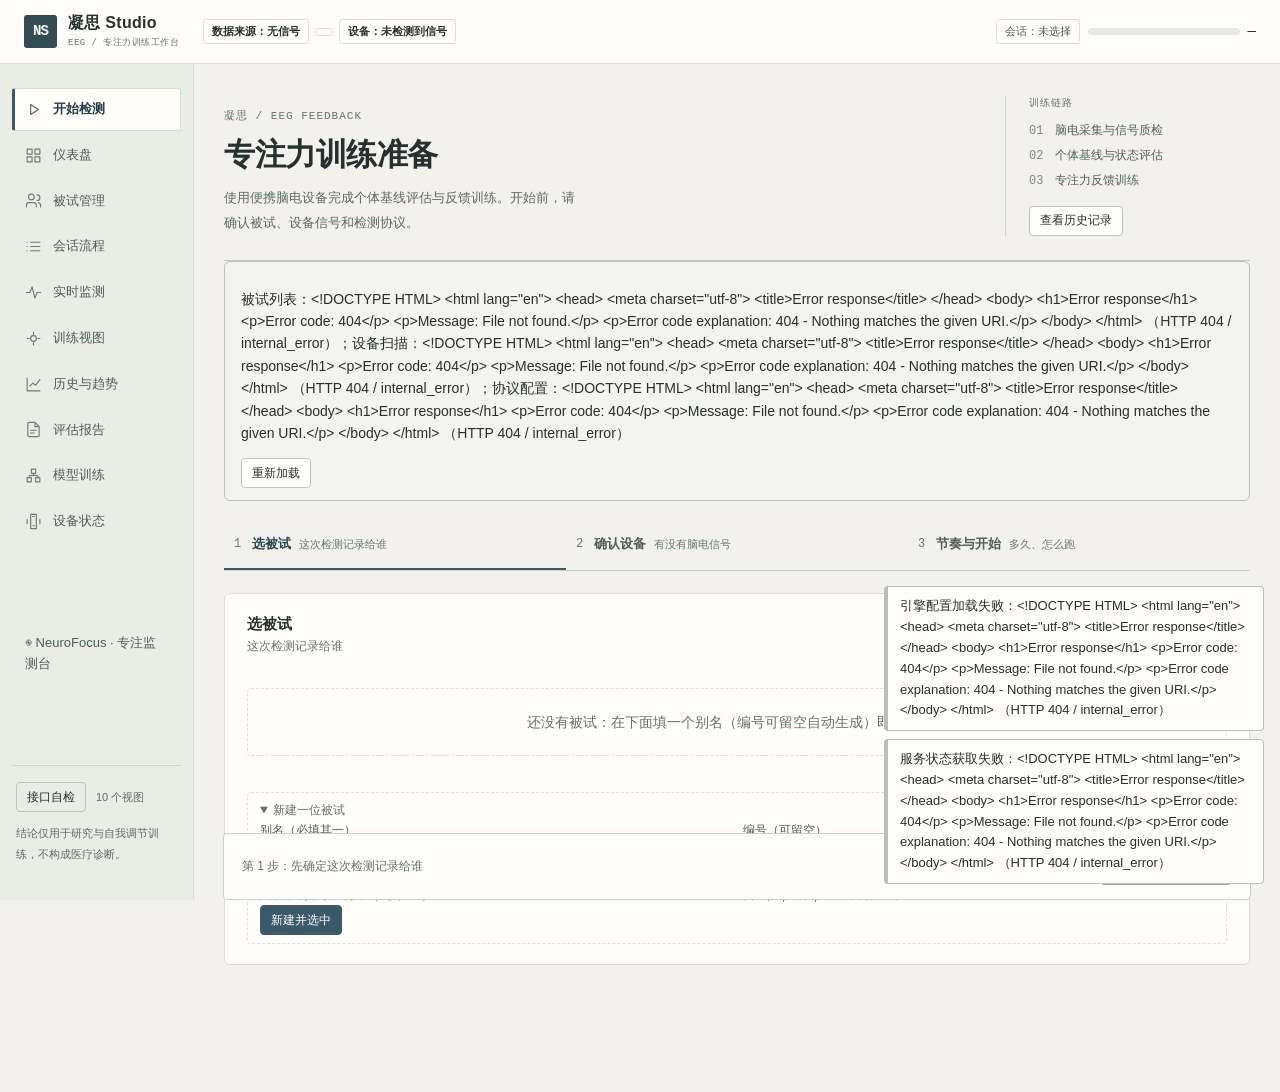
==== ningsi-studio/web/index.html @ 18ba29f0 "chore: 并入 ningsi-studio Web 应用仓库历史 git-subtree-dir: ningsi-studio git-subtree-mainline: a29f14ee0669" ====
<!DOCTYPE html>
<html lang="zh-CN">
<head>
<meta charset="utf-8">
<!-- 移动/窄窗下也要能读，故显式声明视口 -->
<meta name="viewport" content="width=device-width, initial-scale=1">
<meta name="description" content="凝思 Studio：便携脑电专注力训练与心理状态评估">
<!-- 后端若以 --token 启动，需在此注入令牌（当前后端未注入，故默认空）；
     零依赖前提下这是唯一不需要弹窗/地址栏改造的认证通道。 -->
<meta name="ningsi-api-token" content="">
<title>凝思 Studio</title>
<link rel="stylesheet" href="./css/app.css">
</head>
<body>
<!-- 顶栏固定：数据来源徽标 / 引擎口径 / 当前会话状态与进度 -->
<header class="topbar" role="banner">
  <div class="topbar__brand">
    <span class="topbar__logo" aria-hidden="true">NS</span>
    <span class="brand-stack"><span class="topbar__title">凝思 Studio</span><span class="brand-caption">EEG / 专注力训练工作台</span></span>
  </div>
  <div class="topbar__meta">
    <span id="source-badge" class="badge" title="数据来源">数据来源：—</span>
    <span id="engine-badge" class="badge" title="引擎口径版本">口径：—</span>
    <span id="device-badge" class="badge" title="当前设备与数据源">设备：—</span>
  </div>
  <div class="topbar__session">
    <span id="session-state" class="badge" title="当前会话状态">会话：未选择</span>
    <div class="progress progress--slim" role="progressbar" aria-label="会话总进度"
         aria-valuemin="0" aria-valuemax="100" aria-valuenow="0" id="session-progress">
      <div class="progress__bar" id="session-progress-bar" style="width: 0%"></div>
    </div>
    <span id="session-percent" class="mono">—</span>
  </div>
</header>

<div class="layout">
  <nav class="sidenav" aria-label="主导航">
    <button id="nav-toggle" class="nav-toggle" type="button" aria-expanded="false" aria-controls="nav-list">导航 · 开始检测</button>
    <ul id="nav-list" class="sidenav__list"></ul>
    <a href="./neurofocus/" class="sidenav__link">◉ NeuroFocus · 专注监测台</a>
    <div class="sidenav__foot">
      <p class="muted">结论仅用于研究与自我调节训练，不构成医疗诊断。</p>
    </div>
  </nav>
  <main id="view" class="view" role="main" tabindex="-1">
    <p class="muted">正在加载…</p>
  </main>
</div>

<!-- 全局可读提示条：网络与接口错误统一在这里显示，不用弹窗 -->
<div id="toast-host" class="toast-host" role="status" aria-live="polite"></div>

<script type="module" src="./js/main.js"></script>
</body>
</html>
---- ningsi-studio/web/css/app.css ----
/* 凝思 Studio：便携脑电专注力训练工作台。
   品牌色用于导航与操作，数据分档颜色仍由接口定义；不使用外链字体和图片。 */

:root {
  --bg: #f4f5f7;
  --surface: #ffffff;
  --surface-2: #f0f2f5;
  --line: #dcdfe6;
  --line-strong: #c8ccd4;
  --text: #1f2430;
  --text-2: #5a6270;
  --text-3: #8a9099;
  --radius: 10px;
  --radius-sm: 6px;
  --shadow: 0 1px 2px rgba(0, 0, 0, .06), 0 2px 8px rgba(0, 0, 0, .04);
  --gap: 16px;
  --mono: ui-monospace, SFMono-Regular, Menlo, Consolas, "Liberation Mono", monospace;
}



* { box-sizing: border-box; }

html, body {
  margin: 0;
  padding: 0;
  height: 100%;
}

body {
  background: var(--bg);
  color: var(--text);
  font: 14px/1.6 "Helvetica Neue", Arial, "PingFang SC", "Microsoft YaHei", sans-serif;
  -webkit-font-smoothing: antialiased;
}

/* 键盘可见焦点：所有可交互元素统一描边 */
:focus-visible {
  outline: 2px solid var(--line-strong);
  outline-offset: 2px;
}

a { color: inherit; }

.mono { font-family: var(--mono); font-variant-numeric: tabular-nums; }
.muted { color: var(--text-3); font-size: 12px; }
.nowrap { white-space: nowrap; }
.right { text-align: right; }
.center { text-align: center; }

/* ------------------------------------------------------------------ 顶栏 */
.topbar {
  position: sticky;
  top: 0;
  z-index: 20;
  display: flex;
  align-items: center;
  gap: 14px;
  flex-wrap: wrap;
  padding: 10px 18px;
  background: var(--surface);
  border-bottom: 1px solid var(--line);
  box-shadow: var(--shadow);
}

.topbar__brand { display: flex; align-items: center; gap: 8px; }

.topbar__logo {
  display: inline-flex;
  align-items: center;
  justify-content: center;
  width: 26px;
  height: 26px;
  border-radius: var(--radius-sm);
  background: var(--text);
  color: var(--surface);
  font-weight: 700;
}

.topbar__title { font-weight: 600; letter-spacing: .5px; }

.topbar__meta { display: flex; align-items: center; gap: 8px; flex-wrap: wrap; }

.topbar__session {
  display: flex;
  align-items: center;
  gap: 8px;
  margin-left: auto;
  min-width: 260px;
}

.badge {
  display: inline-flex;
  align-items: center;
  gap: 4px;
  padding: 2px 8px;
  border: 1px solid var(--line);
  border-radius: 999px;
  background: var(--surface-2);
  color: var(--text-2);
  font-size: 12px;
  white-space: nowrap;
}

.badge--strong { color: var(--text); border-color: var(--line-strong); font-weight: 600; }

/* ------------------------------------------------------------------ 布局 */
.layout { display: flex; align-items: flex-start; gap: 0; min-height: calc(100% - 49px); }

.sidenav {
  position: sticky;
  top: 49px;
  align-self: flex-start;
  width: 188px;
  flex: 0 0 188px;
  padding: 14px 10px;
  border-right: 1px solid var(--line);
  background: var(--surface);
  min-height: calc(100vh - 49px);
  display: flex;
  flex-direction: column;
  justify-content: space-between;
}

.sidenav__list { list-style: none; margin: 0; padding: 0; display: flex; flex-direction: column; gap: 4px; }

.sidenav__link {
  display: flex;
  align-items: center;
  justify-content: space-between;
  gap: 8px;
  padding: 8px 10px;
  border-radius: var(--radius-sm);
  color: var(--text-2);
  text-decoration: none;
}

.sidenav__link:hover { background: var(--surface-2); color: var(--text); }

/* 选中态只用边框与字重区分，不引入状态色 */
.sidenav__link[aria-current="page"] {
  background: var(--surface-2);
  border: 1px solid var(--line-strong);
  color: var(--text);
  font-weight: 600;
}

.sidenav__foot { padding: 10px; border-top: 1px dashed var(--line); }

.view { flex: 1 1 auto; min-width: 0; padding: var(--gap) 18px 40px; }

/* ------------------------------------------------------------------ 卡片 */
.card {
  background: var(--surface);
  border: 1px solid var(--line);
  border-radius: var(--radius);
  padding: 16px;
  margin-bottom: var(--gap);
  box-shadow: var(--shadow);
}

.card__head {
  display: flex;
  align-items: baseline;
  justify-content: space-between;
  gap: 10px;
  margin-bottom: 12px;
  flex-wrap: wrap;
}

.card__title { margin: 0; font-size: 15px; font-weight: 600; }
.card__sub { margin: 2px 0 0; color: var(--text-3); font-size: 12px; }
.card__body { min-width: 0; }

.grid { display: grid; gap: var(--gap); }
.grid--2 { grid-template-columns: repeat(auto-fit, minmax(min(100%, 320px), 1fr)); }
.grid--3 { grid-template-columns: repeat(auto-fit, minmax(min(100%, 240px), 1fr)); }
.grid--kpi { grid-template-columns: repeat(auto-fit, minmax(160px, 1fr)); }

.stack { display: flex; flex-direction: column; gap: 12px; }
.row { display: flex; align-items: center; gap: 10px; flex-wrap: wrap; }
.row--between { justify-content: space-between; }
.row--end { justify-content: flex-end; }

h1, h2, h3, h4, h5, h6 { line-height: 1.35; }
h1 { font-size: 20px; }
h2 { font-size: 17px; }
h3 { font-size: 15px; }
h4, h5, h6 { font-size: 14px; }

/* --------------------------------------------------------------- KPI 卡 */
.kpi { display: flex; flex-direction: column; gap: 6px; }

.kpi__label { color: var(--text-3); font-size: 12px; }

.kpi__value {
  font-family: var(--mono);
  font-size: 26px;
  font-weight: 600;
  line-height: 1.1;
  font-variant-numeric: tabular-nums;
}

.kpi__hint { color: var(--text-3); font-size: 12px; }

/* ------------------------------------------------------------------ 表格 */
.table-wrap { overflow-x: auto; }

table.data {
  width: 100%;
  border-collapse: collapse;
  font-size: 13px;
}

table.data caption { text-align: left; color: var(--text-3); padding-bottom: 6px; font-size: 12px; }

table.data th, table.data td {
  padding: 7px 10px;
  border-bottom: 1px solid var(--line);
  text-align: left;
  vertical-align: top;
}

table.data thead th {
  color: var(--text-2);
  font-weight: 600;
  border-bottom: 1px solid var(--line-strong);
  white-space: nowrap;
}

table.data tbody tr:hover { background: var(--surface-2); }
table.data td.num, table.data th.num { text-align: right; font-family: var(--mono); font-variant-numeric: tabular-nums; }

/* 长列表卡：表格区限高 + 内部滚动，表头用 sticky 粘住。
   为什么：被试列表/会话列表/数据源表会随数据量线性变高（开发库 100+ 行时整页 3276px），
   页面被一张表撑到几千像素、其余卡片要滚很久才看得到；限高后"页面长度"与数据量解耦。
   注意只限 .table-wrap 而**不是** .card__body：卡片体里还有搜索框/分页，限制整体会把它们
   一起滚走（筛选项必须始终可见）。 */
.card--scroll .table-wrap { max-height: 460px; overflow: auto; }
.card--scroll table.data thead th {
  position: sticky;
  top: 0;
  background: var(--surface);
  z-index: 1;
}

/* -------------------------------------------------------------- 进度/条 */
.progress {
  position: relative;
  height: 10px;
  border-radius: 999px;
  border: 1px solid var(--line);
  background: var(--surface-2);
  overflow: hidden;
  min-width: 120px;
}

.progress--slim { height: 8px; flex: 1 1 auto; }
.progress__bar { height: 100%; background: var(--text-2); transition: width .3s ease; }

.bar {
  position: relative;
  height: 14px;
  border-radius: 999px;
  border: 1px solid var(--line);
  background: var(--surface-2);
  overflow: hidden;
}

.bar__fill { height: 100%; background: var(--text-2); }

/* 阈值线：只用中性虚线，颜色不自造 */
.bar__threshold {
  position: absolute;
  top: -2px;
  bottom: -2px;
  width: 0;
  border-left: 2px dashed var(--text);
  opacity: .75;
}

.metric-row { display: grid; grid-template-columns: 74px 1fr 84px; gap: 10px; align-items: center; }
.metric-row__value { text-align: right; font-family: var(--mono); font-variant-numeric: tabular-nums; }

/* ------------------------------------------------------------ 当前该做什么 */
/* ------------------------------------------ 会话流程：任务视图 / 总览切换
   被测者作答时（量表 / SART / PVT）把总览整块折叠，只留任务与作答区：
   这些块原本排在作答区前面，1000px 视口里作答卡落在折叠线以下，做题要来回滚动。
   折叠只改显示（display:none），节点仍留在 DOM 里——中途刷新恢复、
   SSE 增量更新与验收脚本对 .scale-item / 阶段留白的断言都不受影响。 */
.flow-taskbar { display: none; }

.flow-taskbar--on,
/* 被测者视图下**必须始终可见**：这时顶栏与导航都被隐藏了，
   任务条上的「退出被测者视图（Esc）」是唯一的可见出口。
   （原来只在有交互任务时显示，自动阶段——如设备质检/基线——就会没有任何出口。
   实测截图发现：`--subject` 单独出现时被 `.flow-taskbar{display:none}` 盖掉了。） */
.flow-taskbar--subject {
  display: flex;
  align-items: center;
  gap: 10px;
  flex-wrap: wrap;
  margin: 0 0 10px;
  padding: 8px 12px;
  border: 1px solid var(--line-strong);
  border-radius: var(--radius);
  background: var(--surface-2);
}

.flow--task .flow-overview { display: none; }

/* ---------------------------------------------- 会话流程：一个阶段一页（2026-10-07）
   用户要求："每个阶段占一个页面，完成之后再切换到下一个页面，尽量不要上下滑动"。
   做法：
   - 本阶段页（.flow-stage）高度由 JS 按视口实测写入（见 flow.js 的 fitStage()），
     内部超出时**只在本阶段页里**滚动，页面本身不滚动；
   - 总览（11 步步进条 + 量表汇总 + 尾部卡）默认隐藏，点任务条上的「查看全部阶段」才出现。 */
.flow--stage { display: flex; flex-direction: column; gap: 10px; min-height: 0; }
.flow--stage .flow-stage { flex: 1 1 auto; min-height: 0; overflow-y: auto; padding-right: 2px; }
.flow--stage .flow-overview { display: none; }
.flow--overview .flow-stage { display: none; }
/* 换阶段时本阶段页淡入一次（轻微过渡，不占作答窗口：420ms 内完成） */
@keyframes flow-stage-enter {
  from { opacity: 0; transform: translateY(6px); }
  to   { opacity: 1; transform: none; }
}
.flow-stage--enter { animation: flow-stage-enter .4s ease-out; }
@media (prefers-reduced-motion: reduce) {
  .flow-stage--enter { animation: none; }   /* 跟随系统"减少动态效果"设置 */
}

/* 当前阶段卡：一条细进度 + 阶段名 + 一句该做什么 + 唯一主按钮，其余进折叠区。
   设计依据：GOV.UK 任务清单模式（长流程用"步骤 + 状态"表达，页面只留一个主行动）
   https://design-system.service.gov.uk/components/task-list/
   Material 步进器（进度用"第 x 步 / 共 y 步"表达，不与内容混排）
   https://m1.material.io/components/steppers.html */
.step__bar { display: flex; align-items: center; gap: 10px; }
.step__bar-text { font-size: 11.5px; color: var(--text-3); white-space: nowrap; }
.step__more { margin-top: 6px; }
.step__more > summary {
  cursor: pointer;
  font-size: 12px;
  color: var(--text-3);
  padding: 2px 0;
}
.step__more > summary:hover { color: var(--text-2); }
.step__more > .stack { margin-top: 6px; }

/* 全部阶段 = 一行式步进条：11 个紧凑格子 + 选中阶段的说明面板。
   原来 11 行清单占 600+px，被试要滚才能看清"我在哪、还剩几步"。 */
.phase-list {
  display: flex;
  flex-wrap: wrap;
  gap: 6px;
  margin: 0;
  padding: 0;
  list-style: none;
  align-items: stretch;
}
.phase-item { display: flex; }
.phase-item__toggle {
  display: inline-flex;
  align-items: center;
  gap: 6px;
  padding: 5px 10px;
  border: 1px solid var(--line);
  border-radius: var(--radius-sm);
  background: var(--surface);
  color: var(--text-2);
  font-size: 12px;
  line-height: 1.4;
  cursor: pointer;
  max-width: 100%;
}
.phase-item__toggle:hover { border-color: var(--line-strong); color: var(--text); }
.phase-item--done .phase-item__toggle { color: var(--text-3); border-style: dashed; }
.phase-item--current .phase-item__toggle {
  color: var(--text);
  font-weight: 600;
  border-color: var(--text-2);
  border-left-width: 3px;
}
.phase-item--expanded .phase-item__toggle { border-color: var(--text-2); background: var(--surface-2); }
.phase-item__index { font-size: 11px; color: var(--text-3); }
.phase-item__tag { font-size: 11px; color: var(--text-3); }
.phase-summary { margin: 0 0 8px; }

/* 说明面板：被点开阶段的说明显示在这里，而不是把那一格撑高 */
.phase-detail {
  margin-top: 10px;
  padding: 10px 12px;
  border: 1px solid var(--line);
  border-radius: var(--radius-sm);
  background: var(--surface-2);
}
.phase-item__title { display: flex; flex-wrap: wrap; gap: 8px; align-items: baseline; }
.phase-item__label { font-weight: 600; }
.phase-item__headline { color: var(--text-3); }

/* 任务视图下，交互区里"不是当前任务"的历史卡片（设备质检结果 / 最近一窗波形 / 基线…）
   也一并折叠：实测这些卡会占掉作答卡上方 ~830px，作答卡因此掉出第一屏。 */
.flow--task .flow-task-hidden { display: none; }

.step { display: flex; flex-direction: column; gap: 8px; padding: 2px 0; }
.step__head { align-items: baseline; }
.step__index { color: var(--text-3); font-size: 12px; }
.step__label { font-size: 16px; font-weight: 600; }
.step__headline {
  margin: 0;
  font-size: 18px;
  line-height: 1.6;
  font-weight: 500;
}
.step--running .step__headline { font-weight: 600; }
.step--done .step__headline { color: var(--text-2); }
.step__details { margin: 0; padding-left: 20px; color: var(--text-2); font-size: 13px; line-height: 1.9; }
.step__meta { display: flex; flex-wrap: wrap; gap: 10px; align-items: center; }
.step__meta-item {
  font-size: 12px;
  color: var(--text-3);
  border: 1px solid var(--line);
  border-radius: var(--radius-sm);
  padding: 2px 8px;
  background: var(--surface);
}
.step__auto,
.step__next { font-size: 12px; margin: 0; }
.step__action { margin-top: 2px; align-items: center; gap: 10px; }

/* ------------------------------------------------------------ 阶段向导 */
/* 注意：步进条（.phase-list / .phase-item / .phase-item__toggle）的样式在上面
   「全部阶段 = 一行式步进条」那段里定义。这里**不要再写同名规则**——
   2026-10-07 就是因为在文件后面又留了一段旧规则（flex-direction: column 等），
   把新的横向步进条覆盖回"一行一个阶段"，白改一轮。
   下面只保留说明面板里仍在用的文字样式。 */
.phase-item__desc { color: var(--text-3); font-size: 12px; margin-top: 2px; }
/* 「为什么需要这一步 / 不做会丢什么」：左侧一道细线，和"要点"区分开 */
.step__why,
.phase-item__why {
  color: var(--text-2);
  font-size: 12px;
  line-height: 1.6;
  margin: 2px 0;
  padding-left: 8px;
  border-left: 2px solid var(--line-strong);
}
.phase-item__bullet { color: var(--text-2); font-size: 12px; line-height: 1.8; }
.phase-item__next { color: var(--text-3); font-size: 12px; margin-top: 2px; }

/* ------------------------------------------------------------ 量表答题 */
/* 一次一题：只有 .scale-item--current 可见，其余题目仍在 DOM（验收按 DOM 断言"20 题全渲染"，
   也是"题干来自后端定义"的证明；同时刷新/重放不需要重新取题干）。 */
.scale-item { display: none; padding: 4px 0 12px; border-bottom: none; }
.scale-item--current { display: block; }
.scale-item__text { margin: 0 0 12px; font-size: 16px; line-height: 1.6; }
.scale-options { display: flex; gap: 8px; flex-wrap: wrap; }

.scale-head { display: flex; align-items: baseline; justify-content: space-between; gap: 12px; }
.scale-nav { display: flex; flex-wrap: wrap; gap: 4px; margin: 10px 0 14px; }
.scale-nav__chip {
  min-width: 26px;
  height: 24px;
  padding: 0 4px;
  border: 1px solid var(--line);
  border-radius: var(--radius-sm);
  background: var(--surface);
  color: var(--text-3);
  font-family: var(--mono);
  font-size: 11px;
  line-height: 1;
  cursor: pointer;
}
.scale-nav__chip:hover { border-color: var(--line-strong); color: var(--text-2); }
.scale-nav__chip.is-answered { color: var(--text); border-color: var(--line-strong); }
.scale-nav__chip.is-current { color: var(--text); border-color: var(--text-2); font-weight: 600; }
.scale-foot {
  display: flex;
  align-items: center;
  justify-content: space-between;
  gap: 12px;
  flex-wrap: wrap;
  margin-top: 14px;
  padding-top: 12px;
  border-top: 1px solid var(--line);
}

.scale-option {
  display: inline-flex;
  align-items: center;
  gap: 6px;
  padding: 6px 10px;
  border: 1px solid var(--line);
  border-radius: var(--radius-sm);
  cursor: pointer;
}

.scale-option:hover { background: var(--surface-2); }
.scale-option input { margin: 0; }

/* -------------------------------------------------------- 行为任务答题 */
.task-stage {
  display: flex;
  flex-direction: column;
  align-items: center;
  gap: 10px;
  padding: 28px 16px;
  border: 1px dashed var(--line-strong);
  border-radius: var(--radius);
  background: var(--surface-2);
  user-select: none;
}

.task-stage__digit {
  font-family: var(--mono);
  font-size: 76px;
  font-weight: 700;
  line-height: 1;
  min-height: 84px;
}

.task-stage__hint { color: var(--text-3); font-size: 12px; }

/* 试次作答窗口：到点未按键会按"未作答/正确抑制"记账并自动推进（SART 的 No-Go 就是"别按"） */
.task-stage__timer {
  color: var(--text-3);
  font-size: 12px;
  min-height: 16px;
  font-variant-numeric: tabular-nums;
}

/* ------------------------------------------------ 检测完成（一页结论） */
.done { display: flex; flex-direction: column; gap: 10px; }
.done__headline { margin: 0; font-size: 18px; font-weight: 600; }
.done__metrics { display: flex; flex-wrap: wrap; gap: 10px; }
.done__metric {
  display: flex;
  flex-direction: column;
  gap: 2px;
  min-width: 140px;
  padding: 8px 12px;
  border: 1px solid var(--line);
  border-radius: var(--radius-sm);
  background: var(--surface-2);
}
.done__metric-label { font-size: 12px; color: var(--text-3); }
.done__metric-value { font-size: 20px; }
.done__metric-note { font-size: 11px; color: var(--text-3); }
.done__actions { align-items: center; gap: 10px; flex-wrap: wrap; }

/* 刺激区可点击作答（鼠标/触屏用户不该被"只能按空格"挡住） */
.task-stage--clickable { cursor: pointer; }
.task-stage--clickable:hover { border-color: var(--line-strong); }

/* PVT-B 刺激：红点 + 毫秒计数器（经典 PVT-B 的视觉计时器；之前这里只有占位符 •） */
.task-stage__dot {
  width: 96px;
  height: 96px;
  border-radius: 50%;
  margin: 6px auto 2px;
  background: radial-gradient(circle at 35% 30%, #ff6b6b, #c62828 70%);
  box-shadow: 0 0 28px rgba(198, 40, 40, .55);
}
.task-stage__dot--idle {
  background: transparent;
  border: 2px dashed var(--line-strong);
  box-shadow: none;
  opacity: .55;
}
.task-stage__counter { font-size: 22px; text-align: center; letter-spacing: 1px; }
.task-stage__waiting { color: var(--text-3); font-size: 13px; text-align: center; }

/* ------------------------------------------------------ 被测者视图（全屏） */
/* 把"操作者界面"（顶栏 + 左侧导航）整体隐藏，只留当前阶段说明与任务区。
   为什么：给别人用的时候，电脑是交给被测者的，导航/仪表盘/设备状态对他只有干扰。
   操作者按 Esc（或任务条上的按钮）即可退出，见 flow.js 的 setSubjectMode()。 */
body.subject-mode .topbar,
body.subject-mode .sidenav { display: none; }
body.subject-mode .layout { min-height: 100%; }
body.subject-mode .view { padding: 10px 16px 28px; }

/* ------------------------------------------------------------ 开始检测向导 */
.wizard__steps { display: flex; flex-wrap: wrap; gap: 8px; margin: 12px 0; }
.wizard__step {
  display: flex;
  align-items: baseline;
  gap: 8px;
  padding: 8px 12px;
  border: 1px solid var(--line);
  border-radius: var(--radius-sm);
  background: var(--surface);
  color: var(--text-3);
}
.wizard__step--now { border-color: var(--text-2); color: var(--text); border-left-width: 3px; }
.wizard__step--done { color: var(--text-3); border-style: dashed; }
.wizard__step-no { font-size: 12px; }
.wizard__step-title { font-weight: 600; }
.wizard__step-hint { font-size: 12px; }
.wizard__foot { margin-top: 14px; }
.wizard__sep { border: 0; border-top: 1px dashed var(--line); margin: 14px 0; }
.wizard__ok { color: var(--text); font-weight: 600; margin: 0; }
/* 「整场约 25 分钟；需要被测者动手的 3 步…」：把负担一次说清 */
.wizard__burden {
  margin: 0;
  padding: 8px 10px;
  border-left: 3px solid var(--line-strong);
  background: var(--surface-2);
  border-radius: var(--radius-sm);
  color: var(--text);
  font-size: 13px;
  line-height: 1.6;
}
.wizard__warn { color: var(--text); font-weight: 600; margin: 0; }
.wizard__plan { margin: 4px 0 0; padding-left: 18px; color: var(--text-2); font-size: 13px; line-height: 1.7; }
/* 「脑电（EEG）— 本产品只用这一条」这类分组小标题：让"该选哪条流"一眼可辨 */
.wizard__section { margin: 6px 0 0; font-size: 13px; font-weight: 600; color: var(--text); }
/* 其它传感器流：默认折叠，避免和推荐项抢注意力 */
.wizard__others { margin-top: 10px; padding: 8px 12px; border: 1px dashed var(--line); border-radius: var(--radius-sm); }
.wizard__others > summary { cursor: pointer; color: var(--text-3); font-size: 12px; }
.wizard__others > .pick-list { margin-top: 8px; }

/* 大块单选（被试/设备/节奏都用它，点一下即选中） */
.pick-list { display: flex; flex-wrap: wrap; gap: 8px; }
/* 候选很多时（开发库里常有上百位被试）区域滚动，别把卡片撑成一面墙 */
.pick-list--scroll { max-height: 300px; overflow-y: auto; }
.pick {
  display: flex;
  flex-direction: column;
  align-items: flex-start;
  gap: 2px;
  min-width: 150px;
  padding: 8px 12px;
  border: 1px solid var(--line);
  border-radius: var(--radius-sm);
  background: var(--surface);
  color: var(--text-2);
  text-align: left;
  cursor: pointer;
}
.pick:hover { border-color: var(--line-strong); }
.pick--on { border-color: var(--text-2); background: var(--surface-2); color: var(--text); }
.pick__title { font-size: 13px; font-weight: 600; }
.pick__note { font-size: 12px; color: var(--text-3); }

.choice-row { display: flex; flex-wrap: wrap; gap: 10px; }
.choice {
  display: flex;
  flex-direction: column;
  align-items: flex-start;
  gap: 4px;
  flex: 1 1 260px;
  padding: 12px 14px;
  border: 1px solid var(--line);
  border-radius: var(--radius);
  background: var(--surface);
  color: var(--text-2);
  text-align: left;
  cursor: pointer;
}
.choice:hover { border-color: var(--line-strong); }
.choice--on { border-color: var(--text-2); background: var(--surface-2); color: var(--text); }
.choice__title { font-size: 15px; font-weight: 600; }
.choice__note { font-size: 12px; line-height: 1.5; color: var(--text-3); }

/* ------------------------------------------------------------------ 表单 */
.form-grid { display: grid; grid-template-columns: repeat(auto-fit, minmax(220px, 1fr)); gap: 12px; }

.field { display: flex; flex-direction: column; gap: 4px; }
.field__label { color: var(--text-2); font-size: 12px; }

.field input[type="text"],
.field input[type="number"],
.field input[type="search"],
.field select,
.field textarea {
  width: 100%;
  padding: 7px 9px;
  border: 1px solid var(--line);
  border-radius: var(--radius-sm);
  background: var(--surface);
  color: var(--text);
  font: inherit;
}

.field input:disabled, .field select:disabled { opacity: .6; }

.checkline { display: inline-flex; align-items: center; gap: 6px; color: var(--text-2); }

/* 原生多/单选框：只做尺寸与配色跟随，不覆盖系统控件语义 */
.field input[type="checkbox"],
.field input[type="radio"],
.checkline input[type="checkbox"] { accent-color: var(--text-2); width: 15px; height: 15px; }

button.btn {
  padding: 7px 14px;
  border: 1px solid var(--line-strong);
  border-radius: var(--radius-sm);
  background: var(--surface);
  color: var(--text);
  font: inherit;
  cursor: pointer;
}

button.btn:hover:not(:disabled) { background: var(--surface-2); }
button.btn:disabled { opacity: .5; cursor: not-allowed; }
button.btn--primary { background: var(--text); color: var(--surface); border-color: var(--text); }
button.btn--primary:hover:not(:disabled) { opacity: .88; background: var(--text); }
button.btn--sm { padding: 4px 9px; font-size: 12px; }

.filters { display: flex; align-items: flex-end; gap: 10px; flex-wrap: wrap; }

/* ------------------------------------------------------------------ 图表 */
.chart { display: block; width: 100%; height: auto; overflow: visible; }

/* 高频实时波形/频谱用 canvas：尺寸由脚本按容器宽度设成固定像素，不能被 height:auto 覆盖 */
.chart--canvas { display: block; width: 100%; height: auto; }
.chart--canvas { height: auto; max-width: 100%; }
.chart__grid-line { stroke: var(--line); stroke-width: 1; }
.chart__axis { stroke: var(--line-strong); stroke-width: 1; }
.chart__tick { fill: var(--text-3); font-size: 10px; font-family: var(--mono); }
.chart__label { fill: var(--text-2); font-size: 11px; }
.chart__series { fill: none; stroke-width: 2; stroke-linejoin: round; stroke-linecap: round; }
.chart__marker { fill: none; stroke-width: 2; }
.chart__target { stroke: var(--text); stroke-width: 1.5; stroke-dasharray: 5 4; }
.chart__bar { stroke: none; }
.chart__point { fill: var(--surface); stroke-width: 2; }
.chart__empty { fill: var(--text-3); font-size: 12px; }

/* 仪表是 320×190 的 viewBox：若跟着整行宽度等比放大，会变成几百像素高的超大控件，
   把整张卡（甚至整行）撑开。这里按 viewBox 给一个固定上限并居中。 */
/* 仪表：viewBox 宽 320，限宽 320 即为 1:1 像素渲染（不再被整行宽度等比放大） */
.chart--gauge { max-width: 320px; margin-left: auto; margin-right: auto; }

/* 仪表 + 关键数字并排：卡片是全页宽，只放一个 320px 的仪表会让整张卡看着"空"。
   整行给一个上限并居中，左右留白对称，看起来是"刻意的居中控件"而不是"没填满"。 */
.gauge-row { display: flex; align-items: center; gap: 28px; flex-wrap: wrap;
  max-width: 880px; margin: 0 auto; }
.gauge-row .gauge-host { flex: 0 0 auto; }
.gauge-row .chart--gauge { margin-left: 0; margin-right: 0; }
.gauge-facts { flex: 1 1 240px; min-width: 200px; max-width: 480px; display: grid; gap: 2px; }
.gauge-fact {
  display: flex;
  align-items: baseline;
  justify-content: space-between;
  gap: 12px;
  padding: 5px 2px;
  border-bottom: 1px dashed var(--line);
}
.gauge-fact:last-child { border-bottom: none; }
.gauge-fact__label { color: var(--text-3); font-size: 12px; }
.gauge-fact__value { font-size: 13px; }

/* 表格里的"结束原因"：单行省略号，完整文本放 title，不撑宽表格 */
.cell-reason {
  display: inline-block;
  max-width: 240px;
  overflow: hidden;
  text-overflow: ellipsis;
  white-space: nowrap;
  vertical-align: bottom;
  color: var(--text-2);
}

/* 仪表说明放在 SVG 外：长文案不会再溢出控件边界 */
.chart__note { margin: 6px 0 0; text-align: center; }

/* 图表宿主：图与下方表格之间的间距收紧，避免卡片被空白撑高 */
.chart-host { margin: 4px 0 2px; }

/* 三类指标各用一档接口色（与热力图同源），保证不与状态色混淆 */
.series-0 { stroke: #1B3B6F; }
.series-1 { stroke: #2E6DA4; }
.series-2 { stroke: #6E9E8A; }
.fill-0 { fill: #1B3B6F; background: #1B3B6F; }
.fill-1 { fill: #2E6DA4; background: #2E6DA4; }
.fill-2 { fill: #6E9E8A; background: #6E9E8A; }
.fill-3 { fill: #E69F00; background: #E69F00; }
.fill-4 { fill: #D55E00; background: #D55E00; }

.legend { display: flex; gap: 12px; flex-wrap: wrap; align-items: center; font-size: 12px; color: var(--text-2); }
.legend__item { display: inline-flex; align-items: center; gap: 5px; }
.legend__swatch { width: 12px; height: 12px; border: 1px solid var(--line); border-radius: 3px; display: inline-block; }

/* 热力图：色值全部来自接口 legend / missing_color */
.heatmap { display: flex; flex-direction: column; gap: 8px; }
.heatmap__grid { display: flex; flex-wrap: wrap; gap: 3px; }
.heatmap__cell { width: 16px; height: 16px; border-radius: 3px; border: 1px solid var(--line); }
.heatmap__cell--missing { border-style: dashed; }

/* ---------------------------------------------------------------- 时间轴 */
.timeline { position: relative; padding-left: 18px; }
.timeline::before {
  content: "";
  position: absolute;
  left: 5px;
  top: 4px;
  bottom: 4px;
  width: 1px;
  background: var(--line-strong);
}

.timeline__item { position: relative; padding: 4px 0 10px; }
.timeline__dot {
  position: absolute;
  left: -17px;
  top: 10px;
  width: 9px;
  height: 9px;
  border-radius: 50%;
  border: 1px solid var(--line-strong);
  background: var(--surface-2);
}

.timeline__time { font-family: var(--mono); color: var(--text-3); font-size: 12px; margin-right: 6px; }

/* ------------------------------------------------------------------ 报告 */
.report h1 { font-size: 18px; }
.report h2 { font-size: 16px; margin-top: 18px; }
.report h3 { font-size: 14px; }
.report ul, .report ol { padding-left: 22px; }
.report blockquote {
  margin: 10px 0;
  padding: 8px 12px;
  border-left: 3px solid var(--line-strong);
  background: var(--surface-2);
  color: var(--text-2);
}
.report pre {
  padding: 10px;
  border: 1px solid var(--line);
  border-radius: var(--radius-sm);
  background: var(--surface-2);
  overflow-x: auto;
  font-family: var(--mono);
  font-size: 12px;
}
.report code { font-family: var(--mono); font-size: 12px; }

/* ------------------------------------------------------------------ 提示 */
.toast-host {
  position: fixed;
  right: 16px;
  bottom: 16px;
  z-index: 40;
  display: flex;
  flex-direction: column;
  gap: 8px;
  max-width: 380px;
}

.toast {
  padding: 9px 12px;
  border: 1px solid var(--line-strong);
  border-left-width: 4px;
  border-radius: var(--radius-sm);
  background: var(--surface);
  box-shadow: var(--shadow);
  font-size: 13px;
}

.empty {
  padding: 22px 12px;
  text-align: center;
  color: var(--text-3);
  border: 1px dashed var(--line);
  border-radius: var(--radius-sm);
}

.tag-list { list-style: none; margin: 0; padding: 0; display: flex; flex-wrap: wrap; gap: 6px; }
.tag {
  padding: 2px 8px;
  border: 1px solid var(--line);
  border-radius: 999px;
  background: var(--surface-2);
  font-size: 12px;
  color: var(--text-2);
}

.spinner {
  width: 14px;
  height: 14px;
  border: 2px solid var(--line-strong);
  border-top-color: transparent;
  border-radius: 50%;
  display: inline-block;
  animation: spin .8s linear infinite;
}

@keyframes spin { to { transform: rotate(360deg); } }

.sr-only {
  position: absolute;
  width: 1px;
  height: 1px;
  padding: 0;
  margin: -1px;
  overflow: hidden;
  clip: rect(0, 0, 0, 0);
  white-space: nowrap;
  border: 0;
}

@media (max-width: 720px) {
  .layout { flex-direction: column; }
  .view { width: 100%; }
  .sidenav { position: static; width: 100%; flex: none; min-height: 0; border-right: none; border-bottom: 1px solid var(--line); }
  .sidenav__list { flex-direction: row; flex-wrap: wrap; }
  .topbar__session { margin-left: 0; width: 100%; }
}

/* ===== task-4 a11y 焦点样式 ===== */
/* 键盘用户必须看得见焦点落在哪个操作元素上：列表操作列的「编辑 / 开始会话 / 导出 zip /
   报告 / 训练」、被试编号按钮、侧边栏链接与表单控件。浏览器默认焦点圈在深色紧凑表格里
   几乎看不见，Tab 走位等于摸黑。这里统一用 :focus-visible（只对键盘焦点生效，
   鼠标点击不画外圈），描边取 currentColor —— 不引入新配色，深浅色主题都自适应。 */
:where(a, button, input, select, textarea, summary, [tabindex]):focus-visible {
  outline: 2px solid currentColor;
  outline-offset: 2px;
  border-radius: var(--radius-sm);
}

/* 表格单元格里的按钮/链接紧挨着：焦点圈收 1px，避免被相邻单元格的 overflow 裁掉 */
table.data td .btn:focus-visible,
table.data td a:focus-visible,
.row .btn:focus-visible,
.row a:focus-visible {
  outline-offset: 1px;
}

/* 侧边栏：焦点圈与 aria-current 的当前页底色要能区分开 */
.sidenav__link:focus-visible {
  outline-offset: 2px;
}

/* 高对比偏好：加粗描边，弱视用户也能定位焦点 */
@media (prefers-contrast: more) {
  :where(a, button, input, select, textarea, summary, [tabindex]):focus-visible {
    outline-width: 3px;
  }
}

/* ===== task-9 长路径不撑破布局 ===== */
/* 起因（verify-e2e final4 唯一 FAIL）：用文档推荐的 `--data D:\path\to\data`
   起服务时，`GET /api/health.data_dir` 是一条 90+ 字符的绝对路径，仪表盘
   「运行环境」卡把它渲染成不换行文本，grid 子项默认 min-width:auto 又不肯收缩，
   于是整页横向溢出 297px（1600 视口 → scrollWidth 1897）。 */

/* grid/flex 子项默认 min-width:auto：长单词（Windows 路径没有空格）不会收缩，
   必须显式 min-width:0 才能让子项缩到内容宽度以下。顺手覆盖两类网格，
   避免同类长文本在 #/live、#/training、#/report 里再犯同一个坑。 */
.env-cell,
.path-cell,
.grid--2 > *,
.grid--3 > * {
  min-width: 0;
}

/* 方案：单行省略号（而不是换行）。理由有两个——
   ① 仪表盘整页高度保持不变（绝对 --data 下仍 1884px，给 ≤1900 目标与 ≤2000 断言留余量；
      若改成换行会多出约 3 行、把整页推到 1900 以上）；
   ② 完整路径仍然保留在 title 与 DOM 文本里，hover 可看、可选中复制，
      截图与自动化断言读 textContent 也不会丢信息。 */
.path-ellipsis {
  overflow: hidden;
  text-overflow: ellipsis;
  white-space: nowrap;
}

/* 允许换行的路径场景（卡片正文里的「模型文件：D:\...\models\classifier.json」等）：
   Windows 路径没有空格，普通换行断不开，必须 overflow-wrap:anywhere 才生效。 */
.path-wrap {
  overflow-wrap: anywhere;
  word-break: break-all;
}


/* 前端体验第二轮：任务优先、紧凑反馈、渐进展开。 */
.eyebrow { display:block; color:var(--text-2); font-size:11px; letter-spacing:1.2px; margin-bottom:6px; }
.wizard { max-width:1060px; margin:0 auto; }
.wizard h1 { margin:0; font-size:26px; }
.wizard__steps { margin:20px 0; gap:10px; }
button.wizard__step { text-align:left; font:inherit; color:var(--text-2); cursor:pointer; border:1px solid var(--line); background:var(--surface); padding:14px; border-radius:var(--radius); }
button.wizard__step:disabled { opacity:1; cursor:default; }
button.wizard__step--now { color:var(--text); border-color:var(--text); background:var(--surface-2); }
button.wizard__step--done:hover { border-color:var(--text-2); }
.wizard__foot { position:sticky; bottom:0; z-index:10; margin:18px -1px 0; padding:14px 16px; background:var(--surface); border:1px solid var(--line); border-radius:var(--radius); box-shadow:var(--shadow); }
.setup-summary { padding:20px; border:1px solid var(--line-strong); border-radius:var(--radius); background:var(--surface-2); margin-bottom:8px; }
.setup-summary h2 { margin:0 0 14px; font-size:21px; }
.setup-summary__facts { display:flex; flex-wrap:wrap; gap:8px; }
.setup-summary__facts > span { padding:5px 10px; border:1px solid var(--line); border-radius:6px; background:var(--surface); font-size:12px; }
.result-details { border:1px solid var(--line); border-radius:var(--radius); padding:12px 16px; margin:12px 0; min-width:0; }
.result-details > summary { font-weight:600; cursor:pointer; padding:4px 0; }
.result-details[open] > summary { margin-bottom:14px; }
.result-details > .card { margin-bottom:0; box-shadow:none; }
.load-warning { border:1px solid var(--line-strong); background:var(--surface-2); padding:12px 16px; border-radius:var(--radius); }
.training-overview { display:grid; grid-template-columns:minmax(0,1fr) minmax(0,1.25fr); gap:16px; align-items:start; }
.training-overview > * { min-width:0; }
.training-stats { display:grid; grid-template-columns:repeat(2,minmax(0,1fr)); gap:14px 18px; }
.training-stats > div { min-width:0; padding:10px 12px; border:1px solid var(--line); border-radius:8px; background:var(--surface-2); }
.training-stats p { margin:0; }
.training-stats .kpi__value { font-size:24px; margin-top:7px; }
.training-stats p:not(.muted) { margin-top:7px; }
.training-stats .training-hold { grid-column:1/-1; }
.training-hold progress { display:block; width:100%; height:9px; margin-top:10px; accent-color:var(--text-2); }
.training-page .card__sub { max-width:65ch; line-height:1.7; }
.report-summary h2 { font-size:24px; line-height:1.5; margin:10px 0 14px; }
.summary-note { padding:10px 12px; border-left:3px solid var(--line-strong); background:var(--surface-2); }
.completed-details { background:var(--surface); }
@media (max-width:950px) { .training-overview { grid-template-columns:minmax(0,1fr); } }
@media (max-width:520px) {
  .wizard__step-hint { display:none; }
  button.wizard__step { padding:10px 8px; }
  .wizard__steps { gap:6px; }
  .setup-summary { padding:16px; }
  .training-stats { gap:10px; }
  .training-stats > div { padding:10px; }
  .training-stats .kpi__value { font-size:21px; }
  .wizard__foot { padding:12px; }
}


/* 第三轮：收起移动导航，检测时突出当前阶段与实时反馈。 */
.nav-toggle { display:none; }
.flow--stage .flow-phase-hidden { display:none; }
.flow-feedback { display:grid; gap:12px; }
.feedback-score { font-size:32px; line-height:1.2; }
.flow-feedback progress { width:100%; height:14px; accent-color:var(--text-2); }
.flow-feedback p { margin:0; line-height:1.7; }
@media (max-width:720px) {
  .nav-toggle { display:flex; width:100%; align-items:center; justify-content:space-between; padding:10px 12px; color:var(--text); background:var(--surface-2); border:1px solid var(--line); border-radius:8px; font:inherit; cursor:pointer; }
  .nav-toggle::after { content:'展开菜单 ▾'; color:var(--text-2); font-size:12px; }
  .nav-toggle[aria-expanded="true"]::after { content:'收起菜单 ▴'; }
  .sidenav .sidenav__list, .sidenav .sidenav__foot { display:none; }
  .sidenav--open .sidenav__list { display:flex; margin-top:10px; }
  .sidenav--open .sidenav__foot { display:block; }
  .sidenav__list > li { flex:1 1 40%; }
  .sidenav { padding:10px 16px; }
}


/* ===== 凝思：研究与训练工作台 / 视觉版本 5 ===== */
:root {
  color-scheme:light;
  --bg:#f2f1ed; --surface:#fffefa; --surface-2:#f3f3ef;
  --line:#dedfd8; --line-strong:#b9bfb9;
  --text:#28302f; --text-2:#505c59; --text-3:#64706b;
  --accent:#3b5968; --accent-hover:#294451;
  --radius:6px; --radius-sm:4px; --gap:20px;
  --shadow:none;
}
body { background:var(--bg); font-family:"Segoe UI","Microsoft YaHei","PingFang SC",sans-serif; }
.topbar { min-height:64px; padding:12px 24px; gap:24px; background:var(--surface); box-shadow:none; }
.topbar__brand { gap:11px; }
.topbar__logo { width:33px; height:33px; border-radius:3px; background:#354b52; color:#fffefa; font:600 14px/1 var(--mono); letter-spacing:-1px; }
.brand-stack { display:flex; flex-direction:column; line-height:1.3; }
.topbar__title { font-size:16px; font-weight:650; letter-spacing:.3px; }
.brand-caption { font:9px/1.4 var(--mono); letter-spacing:.5px; color:var(--text-3); margin-top:3px; }
.topbar__meta { gap:6px; }
.badge { padding:3px 8px; font-size:11px; background:transparent; border-color:var(--line); border-radius:3px; }
#source-badge[data-kind="sim"] { background:#f5eddd; border-color:#d9c9a9; color:#73592b; }
#source-badge[data-kind="lsl"] { background:#eaf0eb; border-color:#c5d2c7; color:#3c5e44; }
.layout { min-height:calc(100% - 64px); }
.sidenav { top:64px; width:194px; flex-basis:194px; padding:24px 12px; min-height:calc(100vh - 64px); background:#eaece6; border-right:1px solid #d7dbd3; }
.sidenav__list { gap:3px; }
.sidenav__link { justify-content:flex-start; gap:11px; min-height:42px; padding:10px 12px; border:1px solid transparent; border-radius:3px; font-size:13px; color:#505e59; }
.sidenav__link:hover { color:var(--text); background:#f4f4ee; }
.sidenav__link[aria-current="page"] { color:#253d47; background:#fffefa; border:1px solid #d5dcd5; border-left:3px solid #3b5968; padding-left:10px; font-weight:650; }
.nav-icon { width:17px; height:17px; flex:none; opacity:.8; }
.sidenav__foot { border-top:1px solid #d0d6cc; padding:16px 4px 0; }
.sidenav__foot .muted { font-size:11px; color:#5f6d65; line-height:1.9; }
.sidenav__foot .btn { background:transparent; }
.view { padding:26px 30px 40px; }
h1 { font-size:25px; font-weight:650; letter-spacing:-.5px; }
h2 { font-size:19px; }
.card { padding:20px 22px; box-shadow:none; border-color:#dcded6; border-radius:6px; }
.card__head { margin-bottom:16px; }
.card__title { font-size:15px; font-weight:650; }
.card__title::before { content:none; }
.card__sub { color:#68736b; line-height:1.8; }
button.btn { min-height:36px; padding:7px 13px; border-radius:4px; border-color:#bcc5bd; box-shadow:none; font-size:13px; font-weight:550; }
button.btn--primary { background:var(--accent); border-color:var(--accent); color:#fff; }
button.btn--primary:hover:not(:disabled) { background:var(--accent-hover); opacity:1; }
button.btn--sm { min-height:30px; padding:4px 10px; font-size:12px; }
input:not([type="checkbox"]):not([type="radio"]),select,textarea { border-radius:3px; border-color:#c6cec4; background:#fffefa; }
input:focus,select:focus,textarea:focus { border-color:var(--accent); outline-color:var(--accent); }
input[type="checkbox"],input[type="radio"],progress,.training-hold progress,.flow-feedback progress { accent-color:var(--accent); }
.progress { height:7px; background:#e6e9e1; border:0; }
.progress__bar,.bar__fill { background:var(--accent); }
.eyebrow { color:#68756d; font:11px/1.6 var(--mono); letter-spacing:1px; font-weight:500; }
.wizard { max-width:1120px; }
.focus-hero { display:flex; align-items:flex-end; justify-content:space-between; gap:30px; padding:6px 0 24px; border:0; border-bottom:1px solid #bdc7be; border-radius:0; background:none; }
.focus-hero h1 { font-size:31px; line-height:1.35; margin:9px 0 10px; font-weight:650; }
.focus-hero__intro { max-width:49ch; color:#5c6960; font-size:13px; line-height:1.9; margin:0; }
.focus-hero__side { flex:0 0 245px; padding-left:23px; border-left:1px solid #cdd4ca; }
.focus-hero__side .eyebrow { font-size:10px; margin-bottom:9px; }
.protocol-outline { margin:0 0 14px; padding:0; list-style:none; display:flex; flex-direction:column; gap:5px; font-size:12px; color:#52635a; }
.protocol-outline span { margin-right:12px; color:#7d8a81; font-family:var(--mono); }
.wizard__steps { display:grid; grid-template-columns:repeat(3,minmax(0,1fr)); gap:0; margin:22px 0; border-bottom:1px solid #cbd2c8; }
button.wizard__step { display:flex; align-items:center; padding:11px 10px 13px; border:0; border-bottom:2px solid transparent; border-radius:0; background:none; font-size:12px; }
button.wizard__step--now { background:none; color:#2b4754; border-bottom-color:#3b5968; }
button.wizard__step--done { border-style:solid; color:#51685b; }
button.wizard__step--done:hover { background:#e9ede6; }
.wizard__step-no { font:12px/1.4 var(--mono); border:0; background:transparent; color:#67796c; padding-right:3px; }
.wizard__step-title { font-size:13px; font-weight:650; }
.wizard__step-hint { font-size:11px; color:#69796b; }
.pick,.choice { border-radius:4px; box-shadow:none; background:#fffefa; padding:13px 16px; }
.pick--on,.choice--on { background:#edf1e9; border-color:#7e9383; color:var(--text); box-shadow:inset 3px 0 #728b78; }
.pick:hover,.choice:hover { border-color:#8e9d91; }
.pick__title,.choice__title { color:#334239; }
.pick__note,.choice__note { color:#647366; }
.wizard__foot { background:#fffefa; border-radius:4px; border-color:#cbd3c6; padding:14px 18px; box-shadow:0 -2px 8px #28302f04; }
.setup-summary { background:#edf0e9; border-color:#c9d4c4; border-radius:4px; padding:20px; }
.setup-summary__facts > span { border-radius:3px; background:#f8f9f4; border-color:#d4dccd; }
.flow-taskbar { background:#e8ede6; border-radius:4px; border-color:#cad4c5; padding:11px 14px; }
.flow-taskbar strong { color:#344b40; }
.flow-feedback { gap:14px; }
.feedback-score { font-size:38px; color:#344f5b; }
.flow-feedback progress { height:12px; }
.training-overview { grid-template-columns:minmax(0,1fr) minmax(0,1.2fr); }
.training-stats { gap:0; border-top:1px solid #dce1d5; }
.training-stats > div { padding:14px 12px; background:none; border:0; border-bottom:1px solid #dce1d5; border-radius:0; }
.training-stats > div:nth-child(odd) { border-right:1px solid #dce1d5; }
.training-stats .kpi__value { color:#344f5b; font-size:26px; font-weight:600; }
.training-stats .training-hold { background:#edf1e8; border-right:0; margin-top:12px; padding:14px; }
.chart--gauge .chart__label { fill:#344f5b; font:650 36px var(--mono); }
.chart--gauge .chart__tick { font-size:11px; }
.report-summary { padding:3px 0; }
.report-summary h2 { font-size:23px; line-height:1.65; color:#34463e; margin:12px 0; max-width:42ch; }
.summary-note { border-left:2px solid #889d84; background:#eef2e8; color:#4c634a; padding:10px 12px; border-radius:0; }
.result-details { border-radius:3px; border-color:#d3dbce; background:#f8f9f3; }
.result-details > summary { color:#4d6253; }
table.data th { background:#edf0e8; color:#52644f; font-size:11px; font-weight:650; }
table.data td { border-color:#e1e5d9; font-size:12px; }
table.data tbody tr:hover { background:#f2f5ec; }
.kpi__value { color:#344f5b; }
@media (max-width:1100px) { .view { padding:22px; } .topbar { gap:12px; } .wizard__step-hint { display:none; } .focus-hero__side { flex-basis:210px; } }
@media (max-width:950px) { .training-overview { grid-template-columns:minmax(0,1fr); } }
@media (max-width:720px) {
  .topbar { gap:8px; padding:10px 16px; }
  .topbar__meta { width:100%; }
  .topbar__session { min-width:0; }
  .sidenav { width:100%; flex-basis:auto; min-height:0; padding:9px 16px; }
  .nav-toggle { border:0; border-radius:0; background:none; padding:3px 0; color:#354b40; font-size:13px; }
  .nav-toggle::after { color:#62775e; }
  .view { padding:20px 16px 28px; }
  .focus-hero { display:block; padding:0 0 20px; }
  .focus-hero h1 { font-size:27px; }
  .focus-hero__side { border:0; padding:0; margin-top:12px; }
  .focus-hero__side .eyebrow,.protocol-outline { display:none; }
  .card { padding:18px; }
  .wizard__steps { margin:14px 0 18px; }
  button.wizard__step { padding:9px 4px; gap:5px; }
  .wizard__step-title { font-size:12px; }
  .wizard__foot { padding:12px; }
  .training-stats > div { padding:12px 8px; }
}
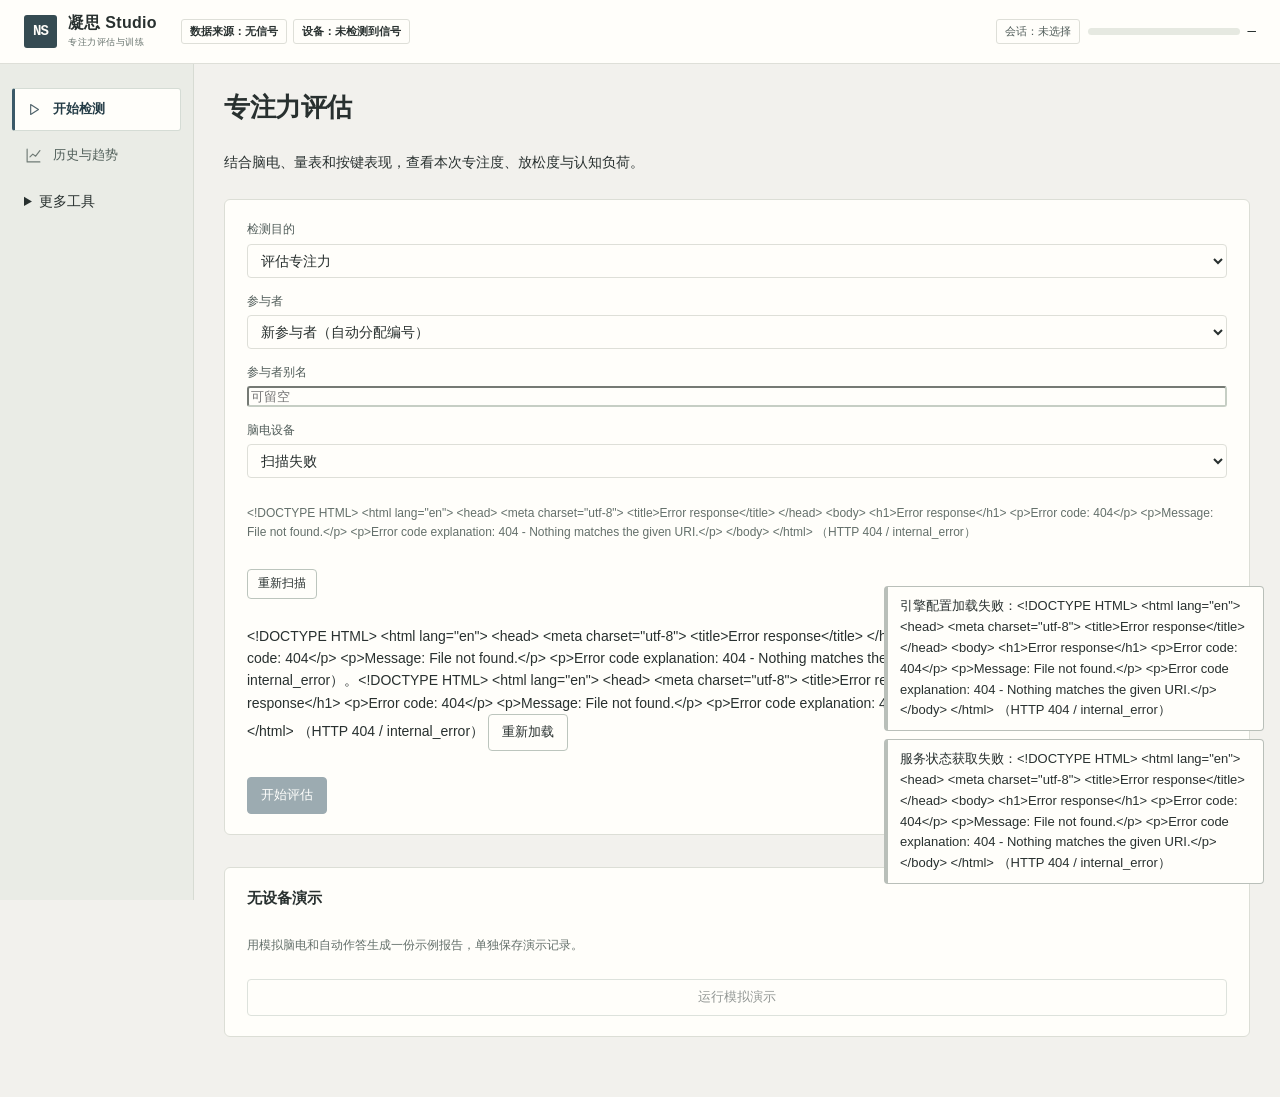
==== commit b8a42109: "chore: 提交合并前工作区的本地改动（前端视图、运行时与文档更新） - 这些改动在合并两个仓库前就已存在于工作区，随本次合并一并入库 - 包含 studio 前端视图、runtime/phases" ====
--- a/ningsi-studio/web/index.html
+++ b/ningsi-studio/web/index.html
@@ -16,11 +16,11 @@
 <header class="topbar" role="banner">
   <div class="topbar__brand">
     <span class="topbar__logo" aria-hidden="true">NS</span>
-    <span class="brand-stack"><span class="topbar__title">凝思 Studio</span><span class="brand-caption">EEG / 专注力训练工作台</span></span>
+    <span class="brand-stack"><span class="topbar__title">凝思 Studio</span><span class="brand-caption">专注力评估与训练</span></span>
   </div>
   <div class="topbar__meta">
     <span id="source-badge" class="badge" title="数据来源">数据来源：—</span>
-    <span id="engine-badge" class="badge" title="引擎口径版本">口径：—</span>
+    <span hidden id="engine-badge" class="badge" title="引擎口径版本">口径：—</span>
     <span id="device-badge" class="badge" title="当前设备与数据源">设备：—</span>
   </div>
   <div class="topbar__session">
@@ -37,10 +37,6 @@
   <nav class="sidenav" aria-label="主导航">
     <button id="nav-toggle" class="nav-toggle" type="button" aria-expanded="false" aria-controls="nav-list">导航 · 开始检测</button>
     <ul id="nav-list" class="sidenav__list"></ul>
-    <a href="./neurofocus/" class="sidenav__link">◉ NeuroFocus · 专注监测台</a>
-    <div class="sidenav__foot">
-      <p class="muted">结论仅用于研究与自我调节训练，不构成医疗诊断。</p>
-    </div>
   </nav>
   <main id="view" class="view" role="main" tabindex="-1">
     <p class="muted">正在加载…</p>
--- a/ningsi-studio/web/css/app.css
+++ b/ningsi-studio/web/css/app.css
@@ -1153,3 +1153,9 @@
   .wizard__foot { padding:12px; }
   .training-stats > div { padding:12px 8px; }
 }
+
+.assessment-form { display: grid; gap: 14px; border: 0; padding: 0; margin: 0; min-width: 0; }
+.assessment-form [hidden], .topbar [hidden] { display: none; }
+.assessment-form p:empty, .wizard [role="alert"]:empty { display: none; }
+.tools-nav summary { padding: 10px 12px; cursor: pointer; }
+.tools-nav__list { list-style: none; margin: 0; padding: 0; }
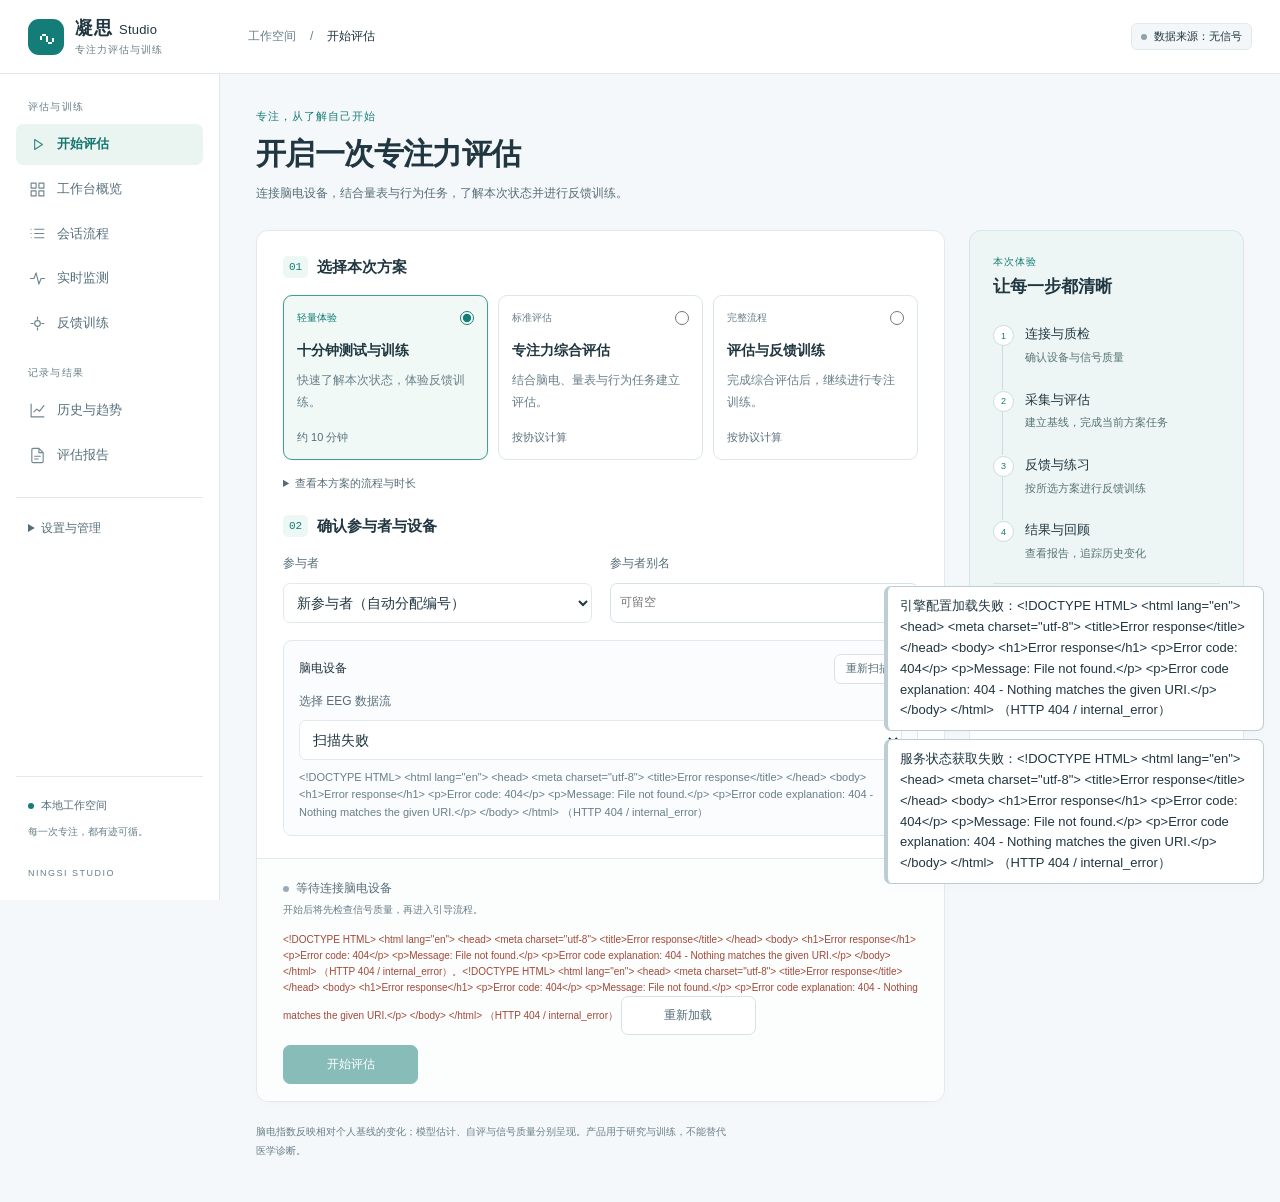
==== commit 906736e1: "Refactor Studio workflow and integrate EEG collection and model tooling Organize the product around " ====
--- a/ningsi-studio/web/index.html
+++ b/ningsi-studio/web/index.html
@@ -10,14 +10,18 @@
 <meta name="ningsi-api-token" content="">
 <title>凝思 Studio</title>
 <link rel="stylesheet" href="./css/app.css">
+<link rel="stylesheet" href="./css/workspace.css">
+<link rel="stylesheet" href="./css/overview.css">
 </head>
 <body>
+<a class="skip-link" href="#view">跳到主要内容</a>
 <!-- 顶栏固定：数据来源徽标 / 引擎口径 / 当前会话状态与进度 -->
 <header class="topbar" role="banner">
   <div class="topbar__brand">
-    <span class="topbar__logo" aria-hidden="true">NS</span>
-    <span class="brand-stack"><span class="topbar__title">凝思 Studio</span><span class="brand-caption">专注力评估与训练</span></span>
+    <span class="topbar__logo" aria-hidden="true">∿</span>
+    <span class="brand-stack"><span class="topbar__title">凝思 <span>Studio</span></span><span class="brand-caption">专注力评估与训练</span></span>
   </div>
+  <div class="topbar__location"><span>工作空间</span><span aria-hidden="true">/</span><strong id="page-location">开始评估</strong></div>
   <div class="topbar__meta">
     <span id="source-badge" class="badge" title="数据来源">数据来源：—</span>
     <span hidden id="engine-badge" class="badge" title="引擎口径版本">口径：—</span>
@@ -35,8 +39,9 @@
 
 <div class="layout">
   <nav class="sidenav" aria-label="主导航">
-    <button id="nav-toggle" class="nav-toggle" type="button" aria-expanded="false" aria-controls="nav-list">导航 · 开始检测</button>
+    <button id="nav-toggle" class="nav-toggle" type="button" aria-expanded="false" aria-controls="nav-list">导航 · 开始评估</button>
     <ul id="nav-list" class="sidenav__list"></ul>
+    <div class="sidenav__foot"><span class="workspace-indicator">本地工作空间</span><p>每一次专注，都有迹可循。</p><span class="sidenav__version">NINGSI STUDIO</span></div>
   </nav>
   <main id="view" class="view" role="main" tabindex="-1">
     <p class="muted">正在加载…</p>
--- a/ningsi-studio/web/css/app.css
+++ b/ningsi-studio/web/css/app.css
@@ -1037,125 +1037,15 @@
 }
 
 
-/* ===== 凝思：研究与训练工作台 / 视觉版本 5 ===== */
-:root {
-  color-scheme:light;
-  --bg:#f2f1ed; --surface:#fffefa; --surface-2:#f3f3ef;
-  --line:#dedfd8; --line-strong:#b9bfb9;
-  --text:#28302f; --text-2:#505c59; --text-3:#64706b;
-  --accent:#3b5968; --accent-hover:#294451;
-  --radius:6px; --radius-sm:4px; --gap:20px;
-  --shadow:none;
-}
-body { background:var(--bg); font-family:"Segoe UI","Microsoft YaHei","PingFang SC",sans-serif; }
-.topbar { min-height:64px; padding:12px 24px; gap:24px; background:var(--surface); box-shadow:none; }
-.topbar__brand { gap:11px; }
-.topbar__logo { width:33px; height:33px; border-radius:3px; background:#354b52; color:#fffefa; font:600 14px/1 var(--mono); letter-spacing:-1px; }
-.brand-stack { display:flex; flex-direction:column; line-height:1.3; }
-.topbar__title { font-size:16px; font-weight:650; letter-spacing:.3px; }
-.brand-caption { font:9px/1.4 var(--mono); letter-spacing:.5px; color:var(--text-3); margin-top:3px; }
-.topbar__meta { gap:6px; }
-.badge { padding:3px 8px; font-size:11px; background:transparent; border-color:var(--line); border-radius:3px; }
-#source-badge[data-kind="sim"] { background:#f5eddd; border-color:#d9c9a9; color:#73592b; }
-#source-badge[data-kind="lsl"] { background:#eaf0eb; border-color:#c5d2c7; color:#3c5e44; }
-.layout { min-height:calc(100% - 64px); }
-.sidenav { top:64px; width:194px; flex-basis:194px; padding:24px 12px; min-height:calc(100vh - 64px); background:#eaece6; border-right:1px solid #d7dbd3; }
-.sidenav__list { gap:3px; }
-.sidenav__link { justify-content:flex-start; gap:11px; min-height:42px; padding:10px 12px; border:1px solid transparent; border-radius:3px; font-size:13px; color:#505e59; }
-.sidenav__link:hover { color:var(--text); background:#f4f4ee; }
-.sidenav__link[aria-current="page"] { color:#253d47; background:#fffefa; border:1px solid #d5dcd5; border-left:3px solid #3b5968; padding-left:10px; font-weight:650; }
-.nav-icon { width:17px; height:17px; flex:none; opacity:.8; }
-.sidenav__foot { border-top:1px solid #d0d6cc; padding:16px 4px 0; }
-.sidenav__foot .muted { font-size:11px; color:#5f6d65; line-height:1.9; }
-.sidenav__foot .btn { background:transparent; }
-.view { padding:26px 30px 40px; }
-h1 { font-size:25px; font-weight:650; letter-spacing:-.5px; }
-h2 { font-size:19px; }
-.card { padding:20px 22px; box-shadow:none; border-color:#dcded6; border-radius:6px; }
-.card__head { margin-bottom:16px; }
-.card__title { font-size:15px; font-weight:650; }
-.card__title::before { content:none; }
-.card__sub { color:#68736b; line-height:1.8; }
-button.btn { min-height:36px; padding:7px 13px; border-radius:4px; border-color:#bcc5bd; box-shadow:none; font-size:13px; font-weight:550; }
-button.btn--primary { background:var(--accent); border-color:var(--accent); color:#fff; }
-button.btn--primary:hover:not(:disabled) { background:var(--accent-hover); opacity:1; }
-button.btn--sm { min-height:30px; padding:4px 10px; font-size:12px; }
-input:not([type="checkbox"]):not([type="radio"]),select,textarea { border-radius:3px; border-color:#c6cec4; background:#fffefa; }
-input:focus,select:focus,textarea:focus { border-color:var(--accent); outline-color:var(--accent); }
-input[type="checkbox"],input[type="radio"],progress,.training-hold progress,.flow-feedback progress { accent-color:var(--accent); }
-.progress { height:7px; background:#e6e9e1; border:0; }
-.progress__bar,.bar__fill { background:var(--accent); }
-.eyebrow { color:#68756d; font:11px/1.6 var(--mono); letter-spacing:1px; font-weight:500; }
-.wizard { max-width:1120px; }
-.focus-hero { display:flex; align-items:flex-end; justify-content:space-between; gap:30px; padding:6px 0 24px; border:0; border-bottom:1px solid #bdc7be; border-radius:0; background:none; }
-.focus-hero h1 { font-size:31px; line-height:1.35; margin:9px 0 10px; font-weight:650; }
-.focus-hero__intro { max-width:49ch; color:#5c6960; font-size:13px; line-height:1.9; margin:0; }
-.focus-hero__side { flex:0 0 245px; padding-left:23px; border-left:1px solid #cdd4ca; }
-.focus-hero__side .eyebrow { font-size:10px; margin-bottom:9px; }
-.protocol-outline { margin:0 0 14px; padding:0; list-style:none; display:flex; flex-direction:column; gap:5px; font-size:12px; color:#52635a; }
-.protocol-outline span { margin-right:12px; color:#7d8a81; font-family:var(--mono); }
-.wizard__steps { display:grid; grid-template-columns:repeat(3,minmax(0,1fr)); gap:0; margin:22px 0; border-bottom:1px solid #cbd2c8; }
-button.wizard__step { display:flex; align-items:center; padding:11px 10px 13px; border:0; border-bottom:2px solid transparent; border-radius:0; background:none; font-size:12px; }
-button.wizard__step--now { background:none; color:#2b4754; border-bottom-color:#3b5968; }
-button.wizard__step--done { border-style:solid; color:#51685b; }
-button.wizard__step--done:hover { background:#e9ede6; }
-.wizard__step-no { font:12px/1.4 var(--mono); border:0; background:transparent; color:#67796c; padding-right:3px; }
-.wizard__step-title { font-size:13px; font-weight:650; }
-.wizard__step-hint { font-size:11px; color:#69796b; }
-.pick,.choice { border-radius:4px; box-shadow:none; background:#fffefa; padding:13px 16px; }
-.pick--on,.choice--on { background:#edf1e9; border-color:#7e9383; color:var(--text); box-shadow:inset 3px 0 #728b78; }
-.pick:hover,.choice:hover { border-color:#8e9d91; }
-.pick__title,.choice__title { color:#334239; }
-.pick__note,.choice__note { color:#647366; }
-.wizard__foot { background:#fffefa; border-radius:4px; border-color:#cbd3c6; padding:14px 18px; box-shadow:0 -2px 8px #28302f04; }
-.setup-summary { background:#edf0e9; border-color:#c9d4c4; border-radius:4px; padding:20px; }
-.setup-summary__facts > span { border-radius:3px; background:#f8f9f4; border-color:#d4dccd; }
-.flow-taskbar { background:#e8ede6; border-radius:4px; border-color:#cad4c5; padding:11px 14px; }
-.flow-taskbar strong { color:#344b40; }
-.flow-feedback { gap:14px; }
-.feedback-score { font-size:38px; color:#344f5b; }
-.flow-feedback progress { height:12px; }
-.training-overview { grid-template-columns:minmax(0,1fr) minmax(0,1.2fr); }
-.training-stats { gap:0; border-top:1px solid #dce1d5; }
-.training-stats > div { padding:14px 12px; background:none; border:0; border-bottom:1px solid #dce1d5; border-radius:0; }
-.training-stats > div:nth-child(odd) { border-right:1px solid #dce1d5; }
-.training-stats .kpi__value { color:#344f5b; font-size:26px; font-weight:600; }
-.training-stats .training-hold { background:#edf1e8; border-right:0; margin-top:12px; padding:14px; }
-.chart--gauge .chart__label { fill:#344f5b; font:650 36px var(--mono); }
-.chart--gauge .chart__tick { font-size:11px; }
-.report-summary { padding:3px 0; }
-.report-summary h2 { font-size:23px; line-height:1.65; color:#34463e; margin:12px 0; max-width:42ch; }
-.summary-note { border-left:2px solid #889d84; background:#eef2e8; color:#4c634a; padding:10px 12px; border-radius:0; }
-.result-details { border-radius:3px; border-color:#d3dbce; background:#f8f9f3; }
-.result-details > summary { color:#4d6253; }
-table.data th { background:#edf0e8; color:#52644f; font-size:11px; font-weight:650; }
-table.data td { border-color:#e1e5d9; font-size:12px; }
-table.data tbody tr:hover { background:#f2f5ec; }
-.kpi__value { color:#344f5b; }
-@media (max-width:1100px) { .view { padding:22px; } .topbar { gap:12px; } .wizard__step-hint { display:none; } .focus-hero__side { flex-basis:210px; } }
-@media (max-width:950px) { .training-overview { grid-template-columns:minmax(0,1fr); } }
-@media (max-width:720px) {
-  .topbar { gap:8px; padding:10px 16px; }
-  .topbar__meta { width:100%; }
-  .topbar__session { min-width:0; }
-  .sidenav { width:100%; flex-basis:auto; min-height:0; padding:9px 16px; }
-  .nav-toggle { border:0; border-radius:0; background:none; padding:3px 0; color:#354b40; font-size:13px; }
-  .nav-toggle::after { color:#62775e; }
-  .view { padding:20px 16px 28px; }
-  .focus-hero { display:block; padding:0 0 20px; }
-  .focus-hero h1 { font-size:27px; }
-  .focus-hero__side { border:0; padding:0; margin-top:12px; }
-  .focus-hero__side .eyebrow,.protocol-outline { display:none; }
-  .card { padding:18px; }
-  .wizard__steps { margin:14px 0 18px; }
-  button.wizard__step { padding:9px 4px; gap:5px; }
-  .wizard__step-title { font-size:12px; }
-  .wizard__foot { padding:12px; }
-  .training-stats > div { padding:12px 8px; }
-}
-
 .assessment-form { display: grid; gap: 14px; border: 0; padding: 0; margin: 0; min-width: 0; }
 .assessment-form [hidden], .topbar [hidden] { display: none; }
 .assessment-form p:empty, .wizard [role="alert"]:empty { display: none; }
 .tools-nav summary { padding: 10px 12px; cursor: pointer; }
 .tools-nav__list { list-style: none; margin: 0; padding: 0; }
+.diagnostic-bar { display:grid; grid-template-columns:minmax(180px, 1fr) minmax(100px, 2fr) 65px; gap:12px; align-items:center; margin:8px 0; }
+.diagnostic-bar progress { width:100%; accent-color:#246b73; }
+.diagnostic-bar .diagnostic-rejected { accent-color:#b35b45; }
+.diagnostic-timeline { display:flex; flex-wrap:wrap; gap:3px; }
+.diagnostic-window { width:12px; height:28px; background:#b35b45; border-radius:2px; }
+.diagnostic-window.good { background:#246b73; }
+@media(max-width:600px) { .diagnostic-bar { grid-template-columns:140px 1fr 45px; gap:6px; } }
--- a/ningsi-studio/web/css/workspace.css
+++ b/ningsi-studio/web/css/workspace.css
@@ -0,0 +1,205 @@
+/* Shared product shell and assessment setup. Chart colors remain data-defined. */
+:root {
+  color-scheme: light;
+  --bg: #f5f8fa; --surface: #fff; --surface-2: #f1f6f7;
+  --line: #e2e9ed; --line-strong: #bccdd3;
+  --text: #203640; --text-2: #566d78; --text-3: #687f89;
+  --accent: #147d77; --accent-hover: #0b645f;
+  --radius: 12px; --radius-sm: 7px; --gap: 20px;
+  --shadow: 0 3px 14px #233b4804;
+}
+body { font-family: "Segoe UI", "Microsoft YaHei", "PingFang SC", sans-serif; }
+[hidden], .topbar [hidden], .assessment-form [hidden] { display: none !important; }
+:focus-visible { outline: 3px solid #168b85; outline-offset: 3px; }
+.skip-link { position: fixed; top: -80px; left: 16px; z-index: 100; padding: 12px; background: white; }
+.skip-link:focus { top: 12px; }
+.topbar { min-height: 74px; padding: 12px 28px; gap: 30px; box-shadow: none; flex-wrap: nowrap; }
+.topbar__brand { width: 190px; flex: 0 0 190px; gap: 11px; }
+.topbar__logo { width: 36px; height: 36px; border-radius: 11px; background: var(--accent); color: white; font: 32px/1 Georgia, serif; }
+.brand-stack { display: flex; flex-direction: column; line-height: 1.4; }
+.topbar__title { font-size: 18px; font-weight: 700; letter-spacing: 1px; }
+.topbar__title > span { font-size: 13px; font-weight: 500; letter-spacing: .2px; }
+.brand-caption { color: var(--text-3); font-size: 10px; margin-top: 1px; letter-spacing: 1px; }
+.topbar__location { display: flex; gap: 14px; color: var(--text-3); font-size: 12px; white-space: nowrap; }
+.topbar__location strong { font-weight: 500; color: var(--text); }
+.topbar__meta { margin-left: auto; gap: 8px; justify-content: flex-end; }
+.topbar__session { min-width: 0; margin-left: 0; font-size: 11px; }
+.badge { border-radius: 6px; padding: 4px 9px; font-size: 11px; background: #f4f7f9; border-color: var(--line); }
+#source-badge { max-width: 280px; white-space: normal; font-weight: 500; }
+#source-badge::before { content: ''; width: 6px; height: 6px; background: #90a2aa; border-radius: 50%; flex: none; margin-right: 3px; }
+#source-badge[data-kind="lsl"] { color: #146b61; background: #edf8f4; border-color: #d4eae2; }
+#source-badge[data-kind="lsl"]::before { background: #238878; }
+#source-badge[data-kind="sim"] { color: #8a6222; background: #fff8e9; border-color: #f1e2bf; }
+#source-badge[data-kind="sim"]::before { background: #bb8734; }
+#device-badge { max-width: 220px; overflow: hidden; text-overflow: ellipsis; }
+.layout { min-height: calc(100% - 74px); }
+.sidenav { width: 220px; flex-basis: 220px; top: 74px; min-height: calc(100vh - 74px); padding: 25px 16px 18px; background: white; }
+.sidenav__list { gap: 21px; }
+.nav-group__label { display: block; color: var(--text-3); font-size: 10px; letter-spacing: 1.2px; margin: 0 12px 9px; }
+.nav-group__links { list-style: none; padding: 0; margin: 0; display: grid; gap: 4px; }
+.sidenav__link { justify-content: flex-start; gap: 11px; border: 1px solid transparent; padding: 9px 12px; min-height: 39px; border-radius: 7px; color: #58707c; font-size: 13px; }
+.sidenav__link:hover { background: #f5f8fa; color: var(--accent); }
+.sidenav__link[aria-current="page"] { background: #eaf5f2; color: #14756e; border-color: transparent; font-weight: 650; }
+.nav-icon { width: 17px; height: 17px; flex: none; opacity: .85; }
+.nav-settings { border-top: 1px solid var(--line); padding-top: 14px; }
+.nav-settings > summary { cursor: pointer; color: var(--text-2); font-size: 12px; padding: 7px 12px; border-radius: 7px; }
+.nav-settings > summary:hover { color: var(--accent); background: #f5f8fa; }
+.nav-settings[open] > summary { margin-bottom: 7px; }
+.sidenav__foot { margin-top: 30px; padding: 16px 12px 0; border-top: 1px solid var(--line); }
+.workspace-indicator { font-size: 11px; color: var(--text-2); }
+.workspace-indicator::before { content: ''; display: inline-block; width: 6px; height: 6px; border-radius: 50%; background: var(--accent); margin-right: 7px; }
+.sidenav__foot p { font-size: 10px; color: var(--text-3); margin: 8px 0 20px; }
+.sidenav__version { font-size: 9px; color: var(--text-3); letter-spacing: 1.5px; }
+.view { padding: 34px 36px 42px; }
+.view > div { max-width: 1360px; margin-left: auto; margin-right: auto; }
+h1 { font-size: 28px; font-weight: 650; letter-spacing: -.6px; }
+h2 { font-size: 18px; }
+.card { padding: 22px; border-radius: var(--radius); border-color: var(--line); box-shadow: var(--shadow); }
+.card__title { font-size: 15px; font-weight: 650; }
+.card__sub { color: var(--text-3); line-height: 1.7; }
+.eyebrow { font-size: 11px; letter-spacing: 1px; color: var(--accent); }
+.btn, button.btn { padding: 9px 16px; min-height: 38px; border-radius: 7px; border-color: #d7e1e6; background: white; color: var(--text-2); box-shadow: none; font-size: 12px; font-weight: 500; }
+.btn:hover:not(:disabled) { background: #f1f7f7; border-color: #aecac8; }
+.btn--primary, button.btn--primary { color: white; border-color: var(--accent); background: var(--accent); }
+button.btn--primary:hover:not(:disabled) { background: var(--accent-hover); border-color: var(--accent-hover); opacity: 1; }
+.btn:disabled { opacity: .52; cursor: not-allowed; }
+button.btn--sm { min-height: 30px; padding: 5px 11px; font-size: 11px; }
+input:not([type="checkbox"]):not([type="radio"]), select, textarea { color: var(--text); border-color: #d7e2e7; background: white; border-radius: 7px; min-height: 40px; font-size: 12px; }
+input:focus, select:focus, textarea:focus { border-color: var(--accent); outline-color: var(--accent); }
+input[type="radio"], input[type="checkbox"], progress { accent-color: var(--accent); }
+.progress { background: #e8eff1; border: 0; height: 7px; }
+.progress__bar, .bar__fill { background: var(--accent); }
+.result-details, .setup-details { background: #fbfcfd; border: 1px solid var(--line); border-radius: 8px; }
+.result-details > summary { color: var(--text-2); }
+.result-details { padding: 12px 16px; }
+.kpi__value { color: var(--text); }
+table.data th { background: #f2f7f9; color: var(--text-2); font-size: 11px; }
+table.data td { border-color: #e7eef1; font-size: 12px; }
+table.data tbody tr:hover { background: #f7fafb; }
+.setup-summary, .flow-taskbar, .summary-note { background: #edf7f4; border-color: #cce4dd; color: var(--text); }
+.feedback-score, .training-stats .kpi__value { color: var(--accent); }
+.training-stats > div { border-color: var(--line); }
+.training-stats .training-hold { background: #edf7f4; }
+.pick--on, .choice--on { background: #edf7f4; border-color: #8fbbb4; box-shadow: inset 3px 0 var(--accent); }
+.pick, .choice { border-radius: 8px; }
+.wizard__foot { border-color: var(--line); background: white; border-radius: 9px; }
+.chart--gauge .chart__label { fill: var(--text); }
+.assessment-page { max-width: 1240px; }
+.assessment-heading { margin: 0 0 27px; }
+.assessment-heading h1 { margin: 8px 0 10px; font-size: 30px; }
+.assessment-heading p { margin: 0; color: var(--text-2); font-size: 12px; }
+.assessment-layout { display: grid; grid-template-columns: minmax(0, 1fr) 275px; gap: 24px; align-items: start; }
+.assessment-layout > * { min-width: 0; }
+.setup-card { padding: 25px 26px 0; margin: 0; }
+.assessment-form { display: grid; gap: 17px; }
+.setup-step-heading { display: flex; align-items: center; gap: 9px; margin: 0; }
+.setup-step-heading > span { font: 11px var(--mono); padding: 5px 6px; border-radius: 5px; color: var(--accent); background: #edf7f4; }
+.setup-step-heading h2 { margin: 0; font-size: 15px; font-weight: 650; }
+.plan-choices { display: grid; grid-template-columns: repeat(3, minmax(0, 1fr)); gap: 10px; }
+.plan-choice { display: flex; flex-direction: column; align-items: stretch; padding: 14px 13px 12px; border: 1px solid #dce6eb; border-radius: 9px; background: white; cursor: pointer; transition: border-color .15s, background .15s; }
+.plan-choice:hover { border-color: #8fbab6; }
+.plan-choice:has(input:checked) { border-color: #479b94; background: #f0f9f6; box-shadow: 0 0 0 1px #479b9410; }
+.plan-choice__top { display: flex; align-items: center; justify-content: space-between; color: var(--text-3); font-size: 10px; gap: 6px; margin-bottom: 13px; }
+.plan-choice__top input { width: 14px; height: 14px; flex: none; margin: 0; }
+.plan-choice:has(input:checked) .plan-choice__top { color: var(--accent); }
+.plan-choice strong { font-size: 14px; font-weight: 650; line-height: 1.6; }
+.plan-choice p { margin: 7px 0 15px; color: var(--text-3); font-size: 12px; line-height: 1.9; flex: 1; }
+.plan-choice__duration { font-size: 11px; color: var(--text-2); }
+.setup-details { border: 0; padding: 0; background: transparent; margin: -5px 0 3px; color: var(--text-2); font-size: 11px; }
+.setup-details > summary { cursor: pointer; padding: 3px 0; width: fit-content; }
+.setup-details[open] > summary { margin-bottom: 9px; }
+.setup-details p { font-size: 11px; line-height: 1.9; }
+.setup-details .field { margin-top: 10px; }
+.setup-fields { display: grid; grid-template-columns: 1fr 1fr; gap: 18px; }
+.setup-fields .field, .device-setup .field { margin: 0; }
+.setup-card .field > label { font-size: 12px; color: var(--text-2); margin-bottom: 5px; }
+.device-setup { border: 1px solid var(--line); background: #fbfcfd; border-radius: 9px; padding: 13px 15px; }
+.device-setup__head { display: flex; align-items: center; justify-content: space-between; margin-bottom: 8px; }
+.device-setup__head > strong { font-size: 12px; font-weight: 550; }
+.device-setup > .setup-details { margin-top: 12px; }
+.device-setup > details:not(.setup-details) { font-size: 11px; margin-top: 12px; }
+.device-setup > details > summary { cursor: pointer; }
+.device-setup p[role="status"] { margin: 9px 0 0; font-size: 11px; }
+.device-setup p:empty, .setup-submit [role="alert"]:empty { display: none; }
+.setup-submit { margin: 22px -26px 0; padding: 17px 26px; border-top: 1px solid var(--line); border-radius: 0 0 12px 12px; background: #fcfdfd; display: flex; justify-content: space-between; align-items: center; flex-wrap: wrap; gap: 10px; }
+.setup-submit .btn { min-width: 135px; }
+.setup-submit p { margin: 4px 0 0; font-size: 10px; }
+.setup-submit [role="alert"] { width: 100%; color: #a34839; }
+.setup-readiness { font-size: 12px; color: var(--text-2); }
+.setup-readiness::before { content: ''; display: inline-block; width: 6px; height: 6px; border-radius: 50%; background: #9aadb6; margin-right: 7px; }
+.setup-readiness[data-ready="true"]::before { background: var(--accent); }
+.assessment-aside { display: grid; gap: 17px; }
+.journey-card { border: 1px solid #d6e7e5; background: #edf6f5; padding: 23px; border-radius: 12px; }
+.journey-card > .eyebrow { font-size: 10px; }
+.journey-card h2 { font-size: 17px; margin: 5px 0 25px; font-weight: 600; }
+.assessment-journey { margin: 0; padding: 0; list-style: none; counter-reset: journey; }
+.assessment-journey li { position: relative; padding: 0 0 23px 32px; counter-increment: journey; }
+.assessment-journey li:last-child { padding-bottom: 0; }
+.assessment-journey li::before { content: counter(journey); position: absolute; top: 1px; left: 0; width: 19px; height: 19px; display: grid; place-items: center; background: #fff; border: 1px solid #c8dedb; border-radius: 50%; color: var(--accent); font-size: 9px; z-index: 1; }
+.assessment-journey li:not(:last-child)::after { content: ''; position: absolute; left: 9px; top: 20px; bottom: 0; width: 1px; background: #c8dedb; }
+.assessment-journey strong { display: block; font-size: 13px; font-weight: 550; }
+.assessment-journey li > span { display: block; font-size: 11px; color: #57736f; margin-top: 4px; }
+.journey-note { border-top: 1px solid #d5e5e2; padding-top: 14px; margin: 20px 0 0; font-size: 10px; color: #607c78; line-height: 1.9; }
+.demo-card { border: 1px solid var(--line); background: white; border-radius: 12px; padding: 21px 23px; }
+.demo-label { font-size: 10px; color: var(--text-3); }
+.demo-card h2 { margin: 5px 0 10px; font-size: 16px; font-weight: 600; }
+.demo-card p { color: var(--text-3); font-size: 12px; line-height: 1.9; margin: 0 0 15px; }
+.demo-card .btn { width: 100%; font-size: 11px; }
+.assessment-footnote { font-size: 10px; color: var(--text-3); margin: 20px 0 0; max-width: 85ch; line-height: 1.9; }
+@media (min-width: 1700px) { .view { padding: 40px 54px; } }
+@media (max-width: 1200px) {
+  .topbar__location { display: none; }
+  .topbar { gap: 15px; }
+  .sidenav { width: 195px; flex-basis: 195px; padding-left: 12px; padding-right: 12px; }
+  .view { padding: 28px 24px; }
+  .assessment-layout { grid-template-columns: minmax(0, 1fr); }
+  .assessment-aside { grid-template-columns: 1fr 1fr; }
+  .journey-card { grid-row: span 2; }
+  .assessment-journey li { padding-bottom: 18px; }
+}
+@media (max-width: 900px) { .topbar__session .badge { max-width: 170px; overflow: hidden; text-overflow: ellipsis; } #device-badge { display: none; } }
+@media (max-width: 720px) {
+  .topbar { padding: 10px 16px; min-height: 66px; gap: 9px; }
+  .topbar__brand { flex: 1; width: auto; }
+  .topbar__logo { width: 30px; height: 30px; font-size: 28px; }
+  .topbar__title { font-size: 16px; }
+  .topbar__title > span { font-size: 11px; }
+  .brand-caption { font-size: 8px; }
+  .topbar__meta { width: auto; flex-wrap: nowrap; }
+  #source-badge { max-width: 160px; font-size: 9px; }
+  .topbar__session { display: none; }
+  .layout { display: block; }
+  .sidenav { position: static; width: 100%; min-height: 0; padding: 8px 16px; border-right: 0; border-bottom: 1px solid var(--line); }
+  .nav-toggle { display: flex; padding: 6px 0; border: 0; background: transparent; font-size: 12px; }
+  .sidenav__list { gap: 15px; }
+  .nav-group__links { grid-template-columns: repeat(2, minmax(0, 1fr)); }
+  .sidenav__list > li { flex: none; }
+  .sidenav--open .sidenav__list { display: flex; }
+  .sidenav--open .sidenav__foot { display: none; }
+  .view { padding: 24px 16px 30px; }
+  .assessment-heading h1 { font-size: 25px; }
+  .assessment-heading p { line-height: 1.9; font-size: 11px; }
+  .assessment-heading { margin-bottom: 22px; }
+  .assessment-layout { gap: 18px; }
+  .setup-card { padding: 20px 18px 0; }
+  .setup-submit { margin: 20px -18px 0; padding: 16px 18px; }
+  .setup-submit > .btn { flex: 1; }
+  .plan-choices { gap: 8px; }
+  .plan-choice { padding: 11px 9px; }
+  .plan-choice strong { font-size: 12px; }
+  .plan-choice p { font-size: 11px; }
+  .assessment-aside { grid-template-columns: 1fr; }
+  .journey-card { grid-row: auto; }
+  .card { padding: 18px; }
+  .card.setup-card { padding: 20px 18px 0; }
+}
+@media (max-width: 400px) {
+  .plan-choices { grid-template-columns: 1fr; }
+  .plan-choice { display: grid; grid-template-columns: 1fr auto; gap: 4px 10px; }
+  .plan-choice__top { grid-column: 1/-1; margin: 0 0 4px; }
+  .plan-choice p { grid-column: 1/-1; margin: 2px 0; }
+  .plan-choice__duration { grid-column: 2; grid-row: 2; align-self: center; }
+  .setup-fields { grid-template-columns: 1fr; gap: 12px; }
+  #source-badge { max-width: 120px; }
+}
+@media (prefers-reduced-motion: reduce) { .plan-choice { transition: none; } }
--- a/ningsi-studio/web/css/overview.css
+++ b/ningsi-studio/web/css/overview.css
@@ -0,0 +1,106 @@
+/* 工作概览：记录为主体，最近结果为摘要，工程明细按需展开。 */
+.overview-page {
+  --overview-ink: #183b46;
+  --overview-muted: #71848b;
+  --overview-border: #e1e9ec;
+  --overview-accent: #147d77;
+  display: flex;
+  flex-direction: column;
+  gap: 24px;
+  max-width: 1480px;
+  margin: 0 auto;
+  color: var(--overview-ink);
+}
+.overview-page .card { margin: 0; border-color: var(--overview-border); border-radius: 14px; background: #fff; box-shadow: none; padding: 24px; }
+.overview-page .card__head { align-items: flex-start; gap: 14px; margin-bottom: 22px; }
+.overview-page .card__title { color: var(--overview-ink); font-size: 16px; }
+.overview-page .card__sub { color: var(--overview-muted); line-height: 1.7; }
+.overview-heading { display: flex; justify-content: space-between; align-items: center; gap: 24px; padding: 4px 0 3px; }
+.overview-heading h1 { margin: 0 0 10px; font-size: 29px; font-weight: 650; letter-spacing: -.7px; }
+.overview-eyebrow { margin: 0 0 8px; color: var(--overview-accent); font-size: 12px; font-weight: 650; letter-spacing: 1.5px; }
+.overview-intro { margin: 0; color: var(--overview-muted); font-size: 14px; line-height: 1.8; }
+.overview-heading > .btn { flex: 0 0 auto; min-height: 44px; padding: 10px 22px; }
+.overview-stats { display: grid; grid-template-columns: repeat(3, minmax(0, 1fr)); gap: 20px; }
+.overview-stat { display: grid; grid-template-columns: 1fr auto; gap: 4px 20px; align-items: center; padding: 22px 24px; border: 1px solid var(--overview-border); border-radius: 14px; background: #fff; }
+.overview-stat__label { color: #566f79; font-size: 13px; }
+.overview-stat__value { grid-column: 2; grid-row: 1 / 3; color: var(--overview-ink); font-size: 32px; font-weight: 550; line-height: 1.3; font-variant-numeric: tabular-nums; }
+.overview-stat__hint { color: var(--overview-muted); font-size: 11px; }
+.overview-main { display: grid; grid-template-columns: minmax(0, 1fr) minmax(280px, 330px); align-items: start; gap: 24px; }
+.overview-page .overview-sessions { min-width: 0; min-height: 470px; }
+.overview-page .overview-sessions table.data { min-width: 500px; }
+.overview-page table.data th { background: #f6f9fa; color: #75888e; font-size: 11px; font-weight: 500; white-space: nowrap; border-color: #edf1f3; padding: 11px 12px; }
+.overview-page table.data td { padding: 13px 12px; border-color: #edf1f3; color: #47626d; font-size: 12px; }
+.overview-session-link { display: inline-flex; flex-direction: column; gap: 3px; padding: 0; border: 0; border-radius: 2px; background: transparent; color: var(--overview-ink); text-align: left; cursor: pointer; font: inherit; }
+.overview-session-link:hover { color: var(--overview-accent); background: transparent; }
+.overview-session-link strong { font-size: 13px; font-weight: 600; }
+.overview-session-link small { color: var(--overview-muted); font-size: 10px; }
+.overview-state { display: inline-flex; align-items: center; gap: 5px; font-size: 11px; white-space: nowrap; }
+.overview-state::before { content: ''; width: 5px; height: 5px; background: #9aabb1; border-radius: 50%; }
+.overview-state[data-state="done"] { color: #237b6b; }
+.overview-state[data-state="done"]::before { background: #369a87; }
+.overview-state[data-state="running"] { color: #2b7aab; }
+.overview-state[data-state="running"]::before { background: #499dcc; }
+.overview-state[data-state="failed"], .overview-state[data-state="error"] { color: #b26754; }
+.overview-state[data-state="failed"]::before, .overview-state[data-state="error"]::before { background: #bd816d; }
+.overview-progress { display: block; color: var(--overview-muted); font-size: 10px; }
+.overview-snapshot { display: flex; flex-direction: column; gap: 20px; }
+.overview-snapshot__meta { display: flex; align-items: center; justify-content: space-between; gap: 10px; font-size: 12px; }
+.overview-source { padding: 3px 8px; border-radius: 4px; background: #f1f5f6; color: #6c8189; font-size: 10px; }
+.overview-source[data-simulated="true"] { color: #9a7335; background: #fbf6e9; }
+.overview-focus { display: flex; flex-direction: column; align-items: center; padding: 8px 0; }
+.overview-focus > span { color: #6a848c; font-size: 12px; }
+.overview-focus > strong { font-size: 54px; font-weight: 450; line-height: 1.4; color: var(--overview-accent); letter-spacing: -2px; font-variant-numeric: tabular-nums; }
+.overview-focus > small { color: var(--overview-muted); font-size: 10px; }
+.overview-secondary { display: grid; grid-template-columns: 1fr 1fr; gap: 12px; padding: 17px 0; border-top: 1px solid #ecf1f3; border-bottom: 1px solid #ecf1f3; }
+.overview-secondary > div { display: flex; flex-direction: column; gap: 5px; align-items: center; }
+.overview-secondary > div + div { border-left: 1px solid #ecf1f3; }
+.overview-secondary span { color: var(--overview-muted); font-size: 11px; }
+.overview-secondary strong { font-size: 23px; font-weight: 500; font-variant-numeric: tabular-nums; }
+.overview-facts { margin: 0; display: flex; flex-direction: column; gap: 9px; }
+.overview-facts > div { display: flex; justify-content: space-between; gap: 14px; font-size: 11px; }
+.overview-facts dt { color: var(--overview-muted); }
+.overview-facts dd { margin: 0; text-align: right; font-variant-numeric: tabular-nums; }
+.overview-note { margin: 0; color: var(--overview-muted); font-size: 11px; line-height: 1.8; }
+.overview-details { border: 0; font-size: 12px; }
+.overview-details > summary { color: #54717b; font-size: 11px; cursor: pointer; padding: 2px 0; }
+.overview-details > summary:hover { color: var(--overview-accent); }
+.overview-details__body { padding-top: 16px; }
+.overview-quality-gauge .chart--gauge { width: 100%; max-width: 270px; margin: 0 auto; }
+.overview-environment-details { color: var(--overview-muted); padding-top: 4px; }
+.overview-environment { display: grid; grid-template-columns: 1fr 2fr 1fr; gap: 24px; padding: 20px 24px; margin: 0; border: 1px solid var(--overview-border); border-radius: 10px; background: #fff; }
+.overview-environment dt { font-size: 11px; margin-bottom: 6px; }
+.overview-environment dd { margin: 0; color: #47626d; font-size: 12px; overflow-wrap: anywhere; }
+.overview-trend-meta { display: flex; align-items: center; justify-content: space-between; flex-wrap: wrap; gap: 8px; margin-bottom: 14px; color: var(--overview-muted); font-size: 12px; }
+.overview-trend .chart-host { margin-bottom: 16px; }
+.overview-empty { display: flex; flex-direction: column; align-items: center; justify-content: center; padding: 54px 20px; min-height: 320px; text-align: center; }
+.overview-empty__symbol { font-size: 36px; color: #83b3b0; margin-bottom: 16px; font-weight: 300; }
+.overview-empty > strong { font-size: 16px; font-weight: 500; }
+.overview-empty > p { max-width: 270px; color: var(--overview-muted); line-height: 1.8; font-size: 12px; margin: 10px 0 22px; }
+@media (max-width: 1180px) {
+  .overview-main { grid-template-columns: minmax(0, 1fr); }
+  .overview-page .overview-sessions { min-height: 0; }
+  .overview-result .overview-snapshot { display: grid; grid-template-columns: 1fr 1fr; align-items: start; gap: 18px 28px; }
+  .overview-result .overview-snapshot__meta { grid-column: 1 / -1; }
+  .overview-result .overview-focus { grid-column: 1; grid-row: span 2; }
+  .overview-result .overview-secondary { padding-top: 10px; border-top: 0; }
+  .overview-result .overview-note { grid-column: 1 / -1; }
+}
+@media (max-width: 720px) {
+  .overview-page { gap: 18px; }
+  .overview-heading { align-items: flex-start; flex-direction: column; gap: 16px; }
+  .overview-heading h1 { font-size: 25px; }
+  .overview-intro { font-size: 12px; }
+  .overview-stats { gap: 10px; }
+  .overview-stat { display: flex; flex-direction: column; align-items: flex-start; padding: 14px 12px; gap: 6px; }
+  .overview-stat__label { font-size: 11px; }
+  .overview-stat__value { font-size: 26px; }
+  .overview-stat__hint { font-size: 9px; }
+  .overview-page .card { padding: 19px 16px; border-radius: 10px; }
+  .overview-page .card__head { gap: 10px; margin-bottom: 18px; }
+  .overview-page .card__head .btn { font-size: 10px; padding: 5px; }
+  .overview-environment { grid-template-columns: minmax(0, 1fr); gap: 18px; }
+}
+@media (max-width: 420px) {
+  .overview-result .overview-snapshot { display: flex; flex-direction: column; align-items: stretch; }
+  .overview-secondary { border-top: 1px solid #ecf1f3; }
+}
